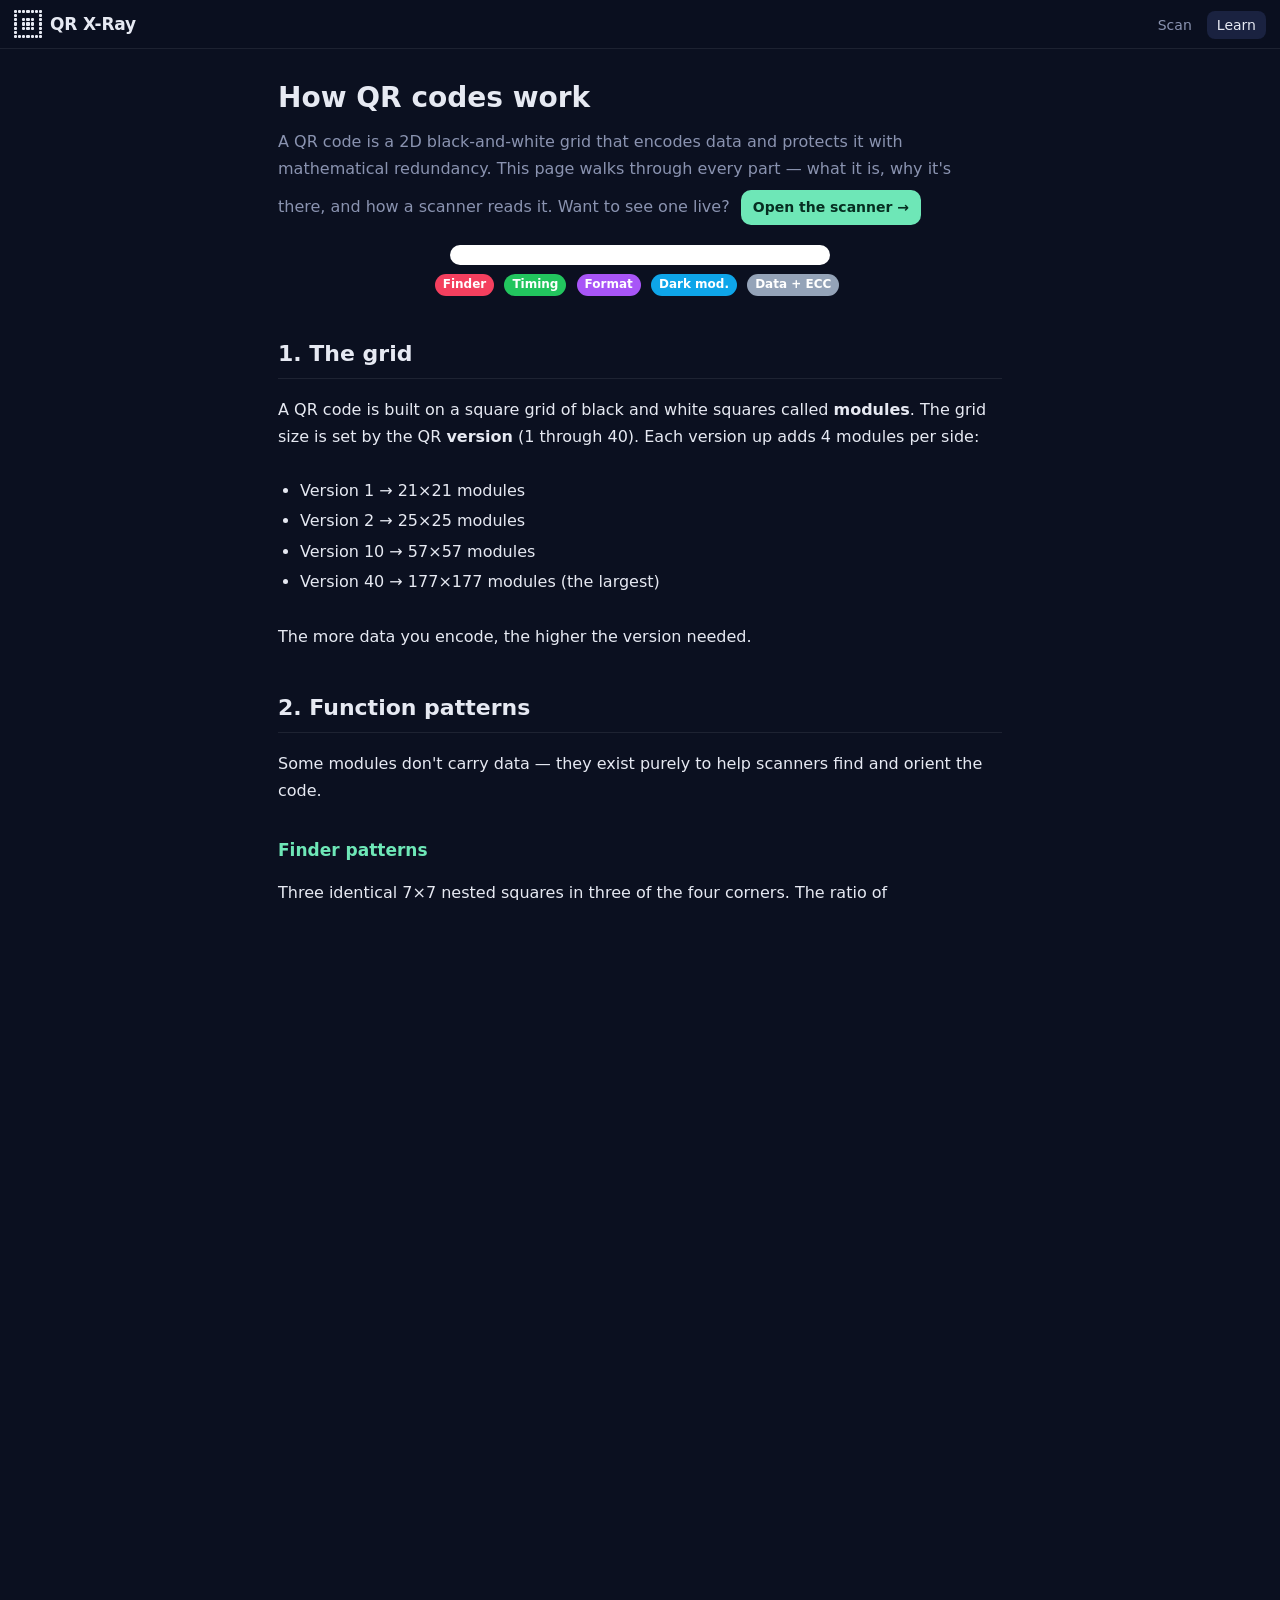
==== learn.html @ 0c186725 "Initial commit — QR X-Ray live anatomy visualizer with PWA support - Live camera scanning via jsQR w" ====
<!DOCTYPE html>
<html lang="en">
<head>
  <meta charset="UTF-8" />
  <meta name="viewport" content="width=device-width, initial-scale=1, viewport-fit=cover" />
  <meta name="theme-color" content="#0b1020" />
  <title>How QR codes work — QR X-Ray</title>
  <link rel="manifest" href="manifest.webmanifest" />
  <link rel="icon" href="icons/icon.svg" type="image/svg+xml" />
  <link rel="stylesheet" href="css/styles.css" />
</head>
<body>
  <header>
    <a href="index.html" class="brand" style="text-decoration:none; color:inherit;">
      <span class="logo" aria-hidden="true">
        <span></span><span></span><span></span><span></span><span></span><span></span><span></span>
        <span></span><span class="off"></span><span class="off"></span><span class="off"></span><span class="off"></span><span class="off"></span><span></span>
        <span></span><span class="off"></span><span></span><span></span><span></span><span class="off"></span><span></span>
        <span></span><span class="off"></span><span></span><span></span><span></span><span class="off"></span><span></span>
        <span></span><span class="off"></span><span></span><span></span><span></span><span class="off"></span><span></span>
        <span></span><span class="off"></span><span class="off"></span><span class="off"></span><span class="off"></span><span class="off"></span><span></span>
        <span></span><span></span><span></span><span></span><span></span><span></span><span></span>
      </span>
      QR X-Ray
    </a>
    <nav>
      <a href="index.html">Scan</a>
      <a href="learn.html" class="active">Learn</a>
    </nav>
  </header>

  <main class="learn-wrap">
    <h1>How QR codes work</h1>
    <p class="short" style="color:var(--muted); font-size:16px; margin-top: 0;">
      A QR code is a 2D black-and-white grid that encodes data and protects it with mathematical redundancy.
      This page walks through every part — what it is, why it's there, and how a scanner reads it. Want to see one live?
      <a href="index.html" class="cta" style="margin-left:6px; padding:6px 12px; font-size:14px;">Open the scanner →</a>
    </p>

    <svg class="qr-diagram" viewBox="0 0 21 21" xmlns="http://www.w3.org/2000/svg" aria-label="Anatomy of a QR code">
      <!-- Background -->
      <rect width="21" height="21" fill="white"/>

      <!-- TL finder pattern -->
      <g fill="#f43f5e" opacity="0.6"><rect x="0" y="0" width="7" height="7"/></g>
      <g fill="white"><rect x="1" y="1" width="5" height="5"/></g>
      <g fill="#f43f5e" opacity="0.85"><rect x="2" y="2" width="3" height="3"/></g>
      <!-- TR finder -->
      <g fill="#f43f5e" opacity="0.6"><rect x="14" y="0" width="7" height="7"/></g>
      <g fill="white"><rect x="15" y="1" width="5" height="5"/></g>
      <g fill="#f43f5e" opacity="0.85"><rect x="16" y="2" width="3" height="3"/></g>
      <!-- BL finder -->
      <g fill="#f43f5e" opacity="0.6"><rect x="0" y="14" width="7" height="7"/></g>
      <g fill="white"><rect x="1" y="15" width="5" height="5"/></g>
      <g fill="#f43f5e" opacity="0.85"><rect x="2" y="16" width="3" height="3"/></g>

      <!-- Timing patterns -->
      <g fill="#22c55e">
        <rect x="8" y="6" width="1" height="1"/><rect x="10" y="6" width="1" height="1"/><rect x="12" y="6" width="1" height="1"/>
        <rect x="6" y="8" width="1" height="1"/><rect x="6" y="10" width="1" height="1"/><rect x="6" y="12" width="1" height="1"/>
      </g>

      <!-- Format info (purple cells) -->
      <g fill="#a855f7" opacity="0.65">
        <rect x="0" y="8" width="6" height="1"/>
        <rect x="7" y="8" width="2" height="1"/>
        <rect x="8" y="0" width="1" height="6"/>
        <rect x="8" y="7" width="1" height="1"/>
        <rect x="13" y="8" width="8" height="1"/>
        <rect x="8" y="13" width="1" height="8"/>
      </g>

      <!-- Dark module -->
      <rect x="8" y="13" width="1" height="1" fill="#0ea5e9"/>

      <!-- Data fill (sparse, illustrative) -->
      <g fill="#94a3b8" opacity="0.45">
        <rect x="9" y="9" width="4" height="4"/>
        <rect x="9" y="14" width="4" height="4"/>
        <rect x="14" y="9" width="4" height="4"/>
        <rect x="14" y="14" width="4" height="4"/>
        <rect x="14" y="19" width="4" height="2"/>
      </g>
    </svg>
    <p style="text-align:center; color:var(--muted); font-size:13px; margin-top:-4px;">
      <span class="tag" style="background:#f43f5e;color:white">Finder</span>
      <span class="tag" style="background:#22c55e;color:white">Timing</span>
      <span class="tag" style="background:#a855f7;color:white">Format</span>
      <span class="tag" style="background:#0ea5e9;color:white">Dark mod.</span>
      <span class="tag" style="background:#94a3b8;color:white">Data + ECC</span>
    </p>

    <h2>1. The grid</h2>
    <p>
      A QR code is built on a square grid of black and white squares called <strong>modules</strong>. The grid size is set
      by the QR <strong>version</strong> (1 through 40). Each version up adds 4 modules per side:
    </p>
    <ul>
      <li>Version 1 → 21×21 modules</li>
      <li>Version 2 → 25×25 modules</li>
      <li>Version 10 → 57×57 modules</li>
      <li>Version 40 → 177×177 modules (the largest)</li>
    </ul>
    <p>The more data you encode, the higher the version needed.</p>

    <h2>2. Function patterns</h2>
    <p>Some modules don't carry data — they exist purely to help scanners find and orient the code.</p>

    <h3>Finder patterns</h3>
    <p>
      Three identical 7×7 nested squares in three of the four corners. The ratio of dark:light:dark:light:dark widths through
      any line through the center is always <code>1:1:3:1:1</code>. This pattern is mathematically distinctive — even at angles
      and partial occlusion, scanners can detect it reliably.
    </p>
    <p>Three corners, not four — the missing fourth corner tells the scanner which way is up.</p>

    <h3>Separators</h3>
    <p>
      A 1-module-wide white border on the inside edges of each finder pattern. Without these, dark data modules
      next to the finder could fool the ratio detector.
    </p>

    <h3>Timing patterns</h3>
    <p>
      Two strips of alternating dark/light modules running across row 6 and column 6 (between the finder patterns).
      The scanner uses them as a ruler — counting the alternations tells it how many modules wide the code is, which
      tells it the version. The timing pattern also anchors the grid when the image is warped or photographed at an angle.
    </p>

    <h3>Alignment patterns</h3>
    <p>
      Starting at version 2, smaller 5×5 nested squares appear at predictable positions. Their job is to correct for
      <strong>local distortion</strong> — when the QR is photographed at an angle, printed on a curved surface, or warped
      by the camera lens. With multiple alignment patterns, the scanner can compute a non-linear correction map.
    </p>
    <p>Bigger QR codes need more alignment patterns:</p>
    <ul>
      <li>V1: zero alignment patterns</li>
      <li>V2–V6: one alignment pattern</li>
      <li>V7–V13: six alignment patterns</li>
      <li>V40: 46 alignment patterns</li>
    </ul>

    <h2>3. Format information</h2>
    <p>
      Two copies of 15 bits encoding two facts the scanner <em>must</em> know before reading anything else:
    </p>
    <ol>
      <li>The <strong>error correction level</strong> (L, M, Q, or H)</li>
      <li>The <strong>mask pattern</strong> used (0 through 7)</li>
    </ol>
    <p>
      Why two copies? So that even if part of the format strip is damaged, the scanner can still recover it. The 15 bits are
      BCH-encoded (10 bits of redundancy on 5 bits of real info) and XORed with <code>0x5412</code> to avoid an all-zero pattern,
      which would be visually ambiguous.
    </p>

    <h3>Error correction levels</h3>
    <p>QR codes use <strong>Reed-Solomon error correction</strong>. You pick a level when you generate the code:</p>
    <ul>
      <li><strong>L</strong> — recovers ~7% damaged codewords. Smallest QR, least durable.</li>
      <li><strong>M</strong> — ~15% recovery. Common default.</li>
      <li><strong>Q</strong> — ~25% recovery.</li>
      <li><strong>H</strong> — ~30% recovery. Largest QR, most durable. Lets you cover ~30% of the code with a logo and still scan.</li>
    </ul>

    <h3>Mask patterns</h3>
    <p>
      After the data + error correction modules are placed, one of eight mask patterns is XORed onto them.
      The goal: avoid large runs of dark or light modules, avoid accidentally forming finder-pattern-like ratios in the data,
      and balance overall darkness. A QR generator tries all 8 masks, scores them with a penalty function, and picks the best.
    </p>
    <p>The 8 masks (a module at row, col is flipped when the formula is true):</p>
    <ul>
      <li>Mask 0: <code>(row + col) mod 2 == 0</code></li>
      <li>Mask 1: <code>row mod 2 == 0</code></li>
      <li>Mask 2: <code>col mod 3 == 0</code></li>
      <li>Mask 3: <code>(row + col) mod 3 == 0</code></li>
      <li>Mask 4: <code>(⌊row/2⌋ + ⌊col/3⌋) mod 2 == 0</code></li>
      <li>Mask 5: <code>(row · col) mod 2 + (row · col) mod 3 == 0</code></li>
      <li>Mask 6: <code>((row · col) mod 2 + (row · col) mod 3) mod 2 == 0</code></li>
      <li>Mask 7: <code>((row + col) mod 2 + (row · col) mod 3) mod 2 == 0</code></li>
    </ul>

    <h2>4. Version information (V7+)</h2>
    <p>
      Versions 1–6 are recognizable by counting modules along the timing pattern. Versions 7 and above also include an
      explicit version block — two 6×3 patches, one near the top-right finder, one near the bottom-left. Each carries 18 bits
      (6 bits of version number + 12 bits of BCH redundancy).
    </p>

    <h2>5. The dark module</h2>
    <p>
      A single module that's always dark, regardless of content. Located at row <code>(4 × version + 9)</code>, column <code>8</code>.
      It's just above the bottom-left finder pattern's separator. The spec quirkily requires it; treat it as a sanity-check
      landmark.
    </p>

    <h2>6. Data + error correction</h2>
    <p>
      Everything else — every module that isn't a finder, separator, timing, alignment, format, version, or dark module —
      is either a <strong>data codeword</strong> or an <strong>error-correction codeword</strong>.
    </p>

    <h3>Placement order</h3>
    <p>
      Codewords are placed starting from the <strong>bottom-right corner</strong>, working up and down in 2-column-wide
      vertical channels, snaking back and forth, skipping over function patterns. Inside each 2-column channel, bits are
      placed right-bit-first, then left-bit, then up to the next row.
    </p>

    <h3>Encoding modes</h3>
    <p>The 4-bit mode indicator at the start of the data tells the scanner how to interpret the bits that follow:</p>
    <ul>
      <li><strong>Numeric</strong> (digits 0–9) — 10 bits per 3 digits. Most compact.</li>
      <li><strong>Alphanumeric</strong> (0–9, A–Z, space, <code>$%*+-./:</code>) — 11 bits per 2 characters.</li>
      <li><strong>Byte</strong> (arbitrary bytes, usually ISO-8859-1 or UTF-8) — 8 bits per byte. Used for URLs, anything non-ASCII.</li>
      <li><strong>Kanji</strong> (Shift-JIS Japanese) — 13 bits per character.</li>
    </ul>
    <p>A single QR code can mix multiple modes — switching with a new 4-bit mode indicator and length count any time.</p>

    <h3>Reed-Solomon error correction</h3>
    <p>
      The data codewords are followed by Reed-Solomon parity codewords. RS works over the Galois field GF(2^8), treating
      each byte as an element. The number of parity bytes depends on the error correction level. RS can correct any
      combination of <em>e</em> errors and <em>s</em> erasures (known-missing bytes) such that <code>2e + s ≤ number of
      parity bytes</code>.
    </p>
    <p>
      For larger QR codes, the codewords are split into multiple <strong>blocks</strong>, each with its own parity. This
      prevents a single concentrated smudge from wiping out enough data in one block to be unrecoverable — the damage
      spreads across blocks, each of which can heal independently.
    </p>

    <h2>7. The quiet zone</h2>
    <p>
      The specification calls for a 4-module-wide white margin around the code. This isn't decoration — many scanners
      fail or struggle without it. If you're designing a QR code into print or a UI, leave the margin.
    </p>

    <h2>The decoding sequence in order</h2>
    <ol>
      <li>Find three finder patterns by scanning rows/columns for the 1:1:3:1:1 ratio.</li>
      <li>Determine rough orientation from the three positions.</li>
      <li>Count modules along the timing pattern → determine version (or read version info for V7+).</li>
      <li>Locate alignment patterns; compute a corrective grid sampling map.</li>
      <li>Read each format-info copy; majority vote or BCH-correct to get EC level + mask.</li>
      <li>XOR the mask off the data + ECC modules.</li>
      <li>Read codewords in the standard zigzag order.</li>
      <li>De-interleave codeword blocks; run Reed-Solomon correction on each.</li>
      <li>Parse the bitstream: mode → length → content → optional more modes → terminator.</li>
    </ol>

    <h2>Try it</h2>
    <p>
      <a href="index.html" class="cta">Scan a QR code → see every section live</a>
    </p>

    <h2>Further reading</h2>
    <ul>
      <li>ISO/IEC 18004 — the official QR Code 2005 specification (the bible).</li>
      <li><a href="https://www.thonky.com/qr-code-tutorial/" target="_blank" rel="noopener">Thonky's QR Code Tutorial</a> — beautifully detailed end-to-end walkthrough.</li>
      <li><a href="https://www.nayuki.io/page/creating-a-qr-code-step-by-step" target="_blank" rel="noopener">Nayuki's interactive QR builder</a> — adjustable step-by-step encoder.</li>
    </ul>
  </main>

  <script>
    if ('serviceWorker' in navigator) {
      navigator.serviceWorker.register('./sw.js').catch(() => {});
    }
  </script>
</body>
</html>
---- css/styles.css ----
:root {
  --bg: #0b1020;
  --bg-elev: #131a2e;
  --surface: #1a2240;
  --text: #e6e9f2;
  --muted: #8a93b0;
  --accent: #6ee7b7;
  --accent-2: #60a5fa;
  --border: rgba(255, 255, 255, 0.08);
  --shadow: 0 12px 40px rgba(0, 0, 0, 0.5);

  --c-finder: #f43f5e;
  --c-separator: #fbbf24;
  --c-timing: #22c55e;
  --c-alignment: #3b82f6;
  --c-format: #a855f7;
  --c-version: #ec4899;
  --c-dark: #0ea5e9;
  --c-data: #94a3b8;
}

* { box-sizing: border-box; }

html, body {
  margin: 0;
  padding: 0;
  background: var(--bg);
  color: var(--text);
  font-family: -apple-system, BlinkMacSystemFont, "Segoe UI", system-ui, sans-serif;
  -webkit-font-smoothing: antialiased;
  height: 100%;
  overflow-x: hidden;
  overscroll-behavior-y: contain;
}

body { min-height: 100vh; min-height: 100dvh; display: flex; flex-direction: column; }

header {
  padding: max(10px, env(safe-area-inset-top)) 14px 10px;
  display: flex;
  align-items: center;
  justify-content: space-between;
  gap: 8px;
  border-bottom: 1px solid var(--border);
  background: rgba(11, 16, 32, 0.85);
  backdrop-filter: blur(10px);
  position: sticky;
  top: 0;
  z-index: 10;
}
header .brand {
  display: flex;
  align-items: center;
  gap: 8px;
  font-weight: 700;
  font-size: 17px;
  letter-spacing: -0.01em;
}
header .brand .logo {
  width: 28px; height: 28px;
  display: grid;
  grid-template: repeat(7, 1fr) / repeat(7, 1fr);
  gap: 1px;
}
header .brand .logo span { background: var(--text); border-radius: 1px; }
header .brand .logo span.off { background: transparent; }
header nav a {
  color: var(--muted);
  text-decoration: none;
  font-size: 14px;
  padding: 6px 10px;
  border-radius: 8px;
}
header nav a:hover, header nav a.active { color: var(--text); background: var(--surface); }

main {
  flex: 1;
  display: flex;
  flex-direction: column;
  min-height: 0;
}

.viewport {
  position: relative;
  flex: 1;
  min-height: 0;
  background: #000;
  overflow: hidden;
  display: flex;
  align-items: center;
  justify-content: center;
}
#video, #capture, #overlay {
  display: block;
  width: 100%;
  height: 100%;
  object-fit: contain;
}
#capture, #overlay {
  position: absolute;
  inset: 0;
  display: none;
}
#overlay { pointer-events: auto; cursor: pointer; }

#status {
  position: absolute;
  top: 12px;
  left: 50%;
  transform: translateX(-50%);
  background: rgba(11, 16, 32, 0.88);
  color: var(--text);
  font-size: 13px;
  padding: 8px 14px;
  border-radius: 999px;
  border: 1px solid var(--border);
  z-index: 5;
  text-align: center;
  max-width: calc(100% - 24px);
}

.viewport .reticle {
  position: absolute;
  width: min(70vmin, 360px);
  height: min(70vmin, 360px);
  border: 2px solid rgba(110, 231, 183, 0.6);
  border-radius: 18px;
  pointer-events: none;
}
.viewport .reticle::before, .viewport .reticle::after,
.viewport .reticle > span, .viewport .reticle > span::before {
  content: ""; position: absolute; width: 22px; height: 22px;
  border: 3px solid var(--accent);
}
.viewport .reticle::before { top: -3px; left: -3px; border-right: none; border-bottom: none; border-radius: 6px 0 0 0; }
.viewport .reticle::after  { top: -3px; right: -3px; border-left: none; border-bottom: none; border-radius: 0 6px 0 0; }
.viewport .reticle > span  { bottom: -3px; left: -3px;  border-right: none; border-top: none; border-radius: 0 0 0 6px; }
.viewport .reticle > span::before { bottom: -3px; right: -3px; border-left: none; border-top: none; border-radius: 0 0 6px 0; left: auto; top: auto; }

.controls {
  display: flex;
  align-items: center;
  gap: 10px;
  padding: 10px 14px max(14px, env(safe-area-inset-bottom));
  background: var(--bg-elev);
  border-top: 1px solid var(--border);
}
.btn {
  border: 1px solid var(--border);
  background: var(--surface);
  color: var(--text);
  padding: 10px 14px;
  border-radius: 10px;
  font-size: 14px;
  font-weight: 600;
  cursor: pointer;
  display: inline-flex;
  align-items: center;
  gap: 8px;
  -webkit-tap-highlight-color: transparent;
}
.btn:hover { background: #232c52; }
.btn.primary { background: var(--accent); color: #062e21; border-color: transparent; }
.btn.primary:hover { background: #86efac; }
.btn.ghost { background: transparent; }
.btn[hidden] { display: none; }
.spacer { flex: 1; }
.link { background: none; border: none; color: var(--accent-2); text-decoration: underline; cursor: pointer; font: inherit; }

#summary {
  background: var(--bg-elev);
  border-top: 1px solid var(--border);
  padding: 14px 14px 12px;
  display: grid;
  gap: 10px;
  font-size: 14px;
}
#summary[hidden] { display: none; }
.summary-row {
  display: grid;
  grid-template-columns: 110px 1fr;
  gap: 12px;
  align-items: start;
}
.summary-label { color: var(--muted); font-size: 12px; text-transform: uppercase; letter-spacing: 0.05em; padding-top: 2px; }
.summary-val { word-break: break-word; }
.summary-val .kind { display: inline-block; font-weight: 700; margin-right: 8px; }
.summary-val .hint { color: var(--muted); font-size: 12px; margin-top: 3px; }
.summary-val a { color: var(--accent-2); }
.mono { font-family: ui-monospace, SFMono-Regular, Menlo, monospace; font-size: 13px; }
.badge {
  display: inline-block;
  background: var(--surface);
  border: 1px solid var(--border);
  padding: 2px 8px;
  border-radius: 999px;
  font-size: 12px;
  margin-right: 6px;
  text-transform: capitalize;
}

#legend {
  position: absolute;
  right: 12px;
  bottom: 12px;
  background: rgba(11, 16, 32, 0.92);
  border: 1px solid var(--border);
  border-radius: 12px;
  padding: 8px 10px;
  display: none;
  flex-direction: column;
  gap: 5px;
  font-size: 12px;
  z-index: 6;
  max-width: 240px;
}
#legend.open { display: flex; }
.legend-item { display: flex; align-items: center; gap: 8px; }
.legend-swatch { width: 14px; height: 14px; border-radius: 3px; flex-shrink: 0; }
#legend-btn {
  position: absolute;
  right: 12px;
  bottom: 12px;
  z-index: 5;
  background: rgba(11, 16, 32, 0.88);
  border: 1px solid var(--border);
  color: var(--text);
  padding: 8px 12px;
  border-radius: 999px;
  font-size: 12px;
  cursor: pointer;
}
#legend.open ~ #legend-btn,
#legend.open + #legend-btn { display: none; }

/* Bottom sheet */
.sheet {
  position: fixed;
  inset: auto 0 0 0;
  background: var(--bg-elev);
  border-top: 1px solid var(--border);
  border-radius: 18px 18px 0 0;
  box-shadow: var(--shadow);
  transform: translateY(100%);
  transition: transform 0.28s cubic-bezier(0.2, 0.8, 0.2, 1);
  padding: 14px 16px max(20px, env(safe-area-inset-bottom));
  z-index: 100;
  max-height: 75vh;
  overflow-y: auto;
}
.sheet.open { transform: translateY(0); }
.sheet-grab {
  width: 44px;
  height: 4px;
  background: rgba(255, 255, 255, 0.2);
  border-radius: 4px;
  margin: 0 auto 12px;
}
.sheet h2 { margin: 0 0 6px; font-size: 19px; }
.sheet .short { color: var(--muted); margin: 0 0 12px; font-size: 14px; }
.sheet .body { white-space: pre-wrap; line-height: 1.55; font-size: 14.5px; margin: 0 0 12px; }
.sheet-close {
  position: absolute;
  top: 10px;
  right: 12px;
  background: transparent;
  border: none;
  color: var(--muted);
  font-size: 24px;
  line-height: 1;
  cursor: pointer;
  padding: 4px 10px;
}

/* Learn page */
.learn-wrap {
  padding: 18px 18px 60px;
  max-width: 760px;
  margin: 0 auto;
  line-height: 1.65;
  font-size: 16px;
}
.learn-wrap h1 { font-size: 28px; margin: 8px 0 8px; }
.learn-wrap h2 { font-size: 22px; margin: 32px 0 10px; padding-bottom: 6px; border-bottom: 1px solid var(--border); }
.learn-wrap h3 { font-size: 17px; margin: 24px 0 8px; color: var(--accent); }
.learn-wrap p { margin: 8px 0; }
.learn-wrap code, .learn-wrap kbd {
  font-family: ui-monospace, SFMono-Regular, Menlo, monospace;
  background: var(--surface);
  padding: 2px 6px;
  border-radius: 4px;
  font-size: 0.92em;
}
.learn-wrap ul, .learn-wrap ol { padding-left: 22px; }
.learn-wrap li { margin: 4px 0; }
.learn-wrap .tag {
  display: inline-block;
  padding: 1px 8px;
  border-radius: 999px;
  font-size: 12px;
  font-weight: 700;
  margin-right: 6px;
}
.qr-diagram {
  width: 100%;
  max-width: 380px;
  display: block;
  margin: 12px auto;
  background: white;
  border-radius: 10px;
  padding: 10px;
}
.cta {
  display: inline-block;
  background: var(--accent);
  color: #062e21;
  padding: 10px 16px;
  border-radius: 10px;
  font-weight: 700;
  text-decoration: none;
  margin-top: 8px;
}

@media (max-width: 480px) {
  .summary-row { grid-template-columns: 90px 1fr; gap: 8px; }
  .learn-wrap { padding: 14px 14px 60px; font-size: 15.5px; }
}
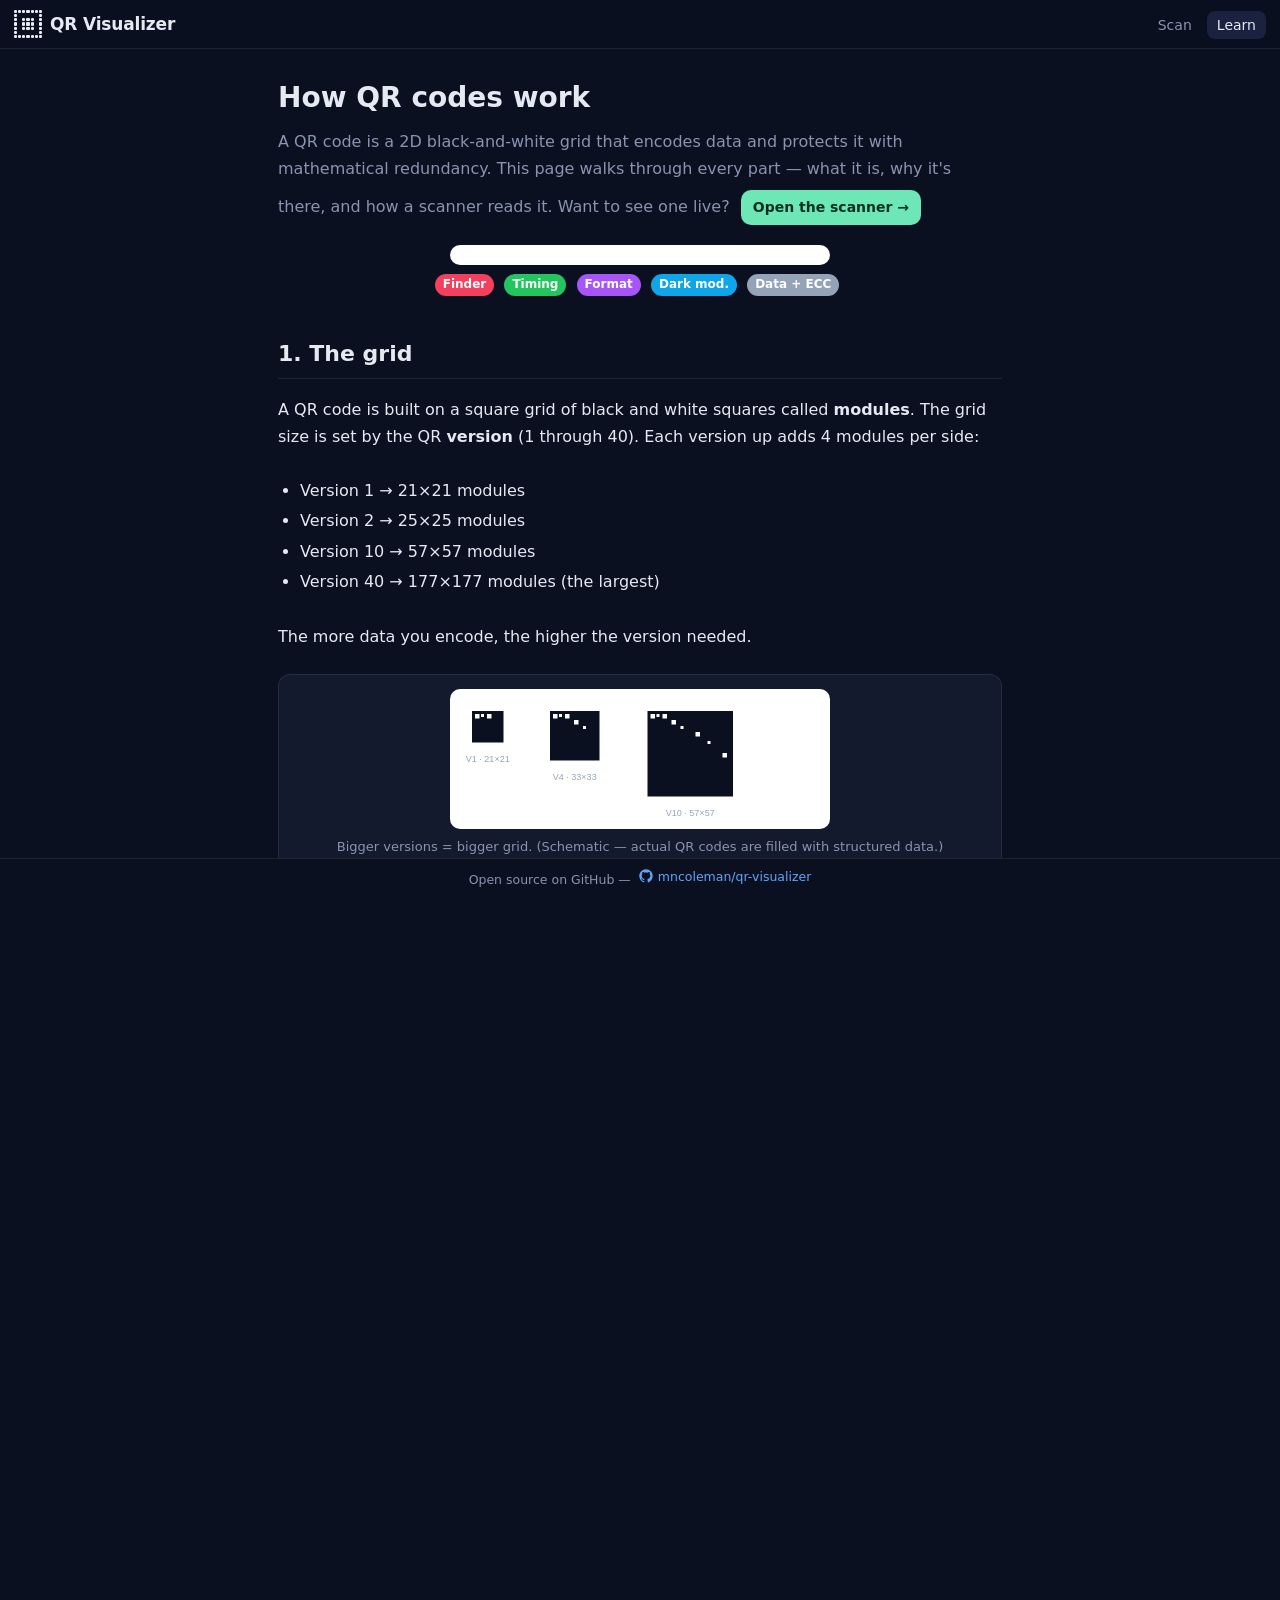
==== commit 8938a317: "Live overlay, read-path toggle, learn-page illustrations, rebrand to QR Visualizer - Rename product " ====
--- a/learn.html
+++ b/learn.html
@@ -4,7 +4,7 @@
   <meta charset="UTF-8" />
   <meta name="viewport" content="width=device-width, initial-scale=1, viewport-fit=cover" />
   <meta name="theme-color" content="#0b1020" />
-  <title>How QR codes work — QR X-Ray</title>
+  <title>How QR codes work — QR Visualizer</title>
   <link rel="manifest" href="manifest.webmanifest" />
   <link rel="icon" href="icons/icon.svg" type="image/svg+xml" />
   <link rel="stylesheet" href="css/styles.css" />
@@ -21,7 +21,7 @@
         <span></span><span class="off"></span><span class="off"></span><span class="off"></span><span class="off"></span><span class="off"></span><span></span>
         <span></span><span></span><span></span><span></span><span></span><span></span><span></span>
       </span>
-      QR X-Ray
+      QR Visualizer
     </a>
     <nav>
       <a href="index.html">Scan</a>
@@ -103,6 +103,27 @@
     </ul>
     <p>The more data you encode, the higher the version needed.</p>
 
+    <figure class="fig">
+      <svg class="qr-diagram" viewBox="0 0 240 80" xmlns="http://www.w3.org/2000/svg" aria-label="QR versions get larger as they hold more data">
+        <g transform="translate(8,8)">
+          <rect width="21" height="21" fill="#0b1020"/>
+          <g fill="white"><rect x="2" y="2" width="3" height="3"/><rect x="6" y="2" width="2" height="2"/><rect x="10" y="2" width="3" height="3"/></g>
+          <text x="10.5" y="34" text-anchor="middle" fill="#94a3b8" font-size="6" font-family="sans-serif">V1 · 21×21</text>
+        </g>
+        <g transform="translate(60,8)">
+          <rect width="33" height="33" fill="#0b1020"/>
+          <g fill="white"><rect x="2" y="2" width="3" height="3"/><rect x="6" y="2" width="2" height="2"/><rect x="10" y="2" width="3" height="3"/><rect x="16" y="6" width="3" height="3"/><rect x="22" y="10" width="2" height="2"/></g>
+          <text x="16.5" y="46" text-anchor="middle" fill="#94a3b8" font-size="6" font-family="sans-serif">V4 · 33×33</text>
+        </g>
+        <g transform="translate(125,8)">
+          <rect width="57" height="57" fill="#0b1020"/>
+          <g fill="white"><rect x="2" y="2" width="3" height="3"/><rect x="6" y="2" width="2" height="2"/><rect x="10" y="2" width="3" height="3"/><rect x="16" y="6" width="3" height="3"/><rect x="22" y="10" width="2" height="2"/><rect x="32" y="14" width="3" height="3"/><rect x="40" y="20" width="2" height="2"/><rect x="50" y="28" width="3" height="3"/></g>
+          <text x="28.5" y="70" text-anchor="middle" fill="#94a3b8" font-size="6" font-family="sans-serif">V10 · 57×57</text>
+        </g>
+      </svg>
+      <figcaption>Bigger versions = bigger grid. (Schematic — actual QR codes are filled with structured data.)</figcaption>
+    </figure>
+
     <h2>2. Function patterns</h2>
     <p>Some modules don't carry data — they exist purely to help scanners find and orient the code.</p>
 
@@ -112,6 +133,36 @@
       any line through the center is always <code>1:1:3:1:1</code>. This pattern is mathematically distinctive — even at angles
       and partial occlusion, scanners can detect it reliably.
     </p>
+
+    <figure class="fig">
+      <svg class="qr-diagram" viewBox="0 0 200 110" xmlns="http://www.w3.org/2000/svg" aria-label="Finder pattern ratio 1:1:3:1:1">
+        <!-- 7x7 finder pattern -->
+        <g transform="translate(10,10)">
+          <rect width="70" height="70" fill="#0b1020"/>
+          <rect x="10" y="10" width="50" height="50" fill="white"/>
+          <rect x="20" y="20" width="30" height="30" fill="#0b1020"/>
+        </g>
+        <!-- Scan line through center -->
+        <line x1="0" y1="45" x2="200" y2="45" stroke="#f43f5e" stroke-width="0.6" stroke-dasharray="3 2"/>
+        <!-- Ratio segments labeled -->
+        <g font-family="ui-monospace, monospace" font-size="6" fill="#0b1020">
+          <rect x="100" y="35" width="10" height="20" fill="#0b1020"/>
+          <rect x="110" y="35" width="10" height="20" fill="white" stroke="#94a3b8" stroke-width="0.4"/>
+          <rect x="120" y="35" width="30" height="20" fill="#0b1020"/>
+          <rect x="150" y="35" width="10" height="20" fill="white" stroke="#94a3b8" stroke-width="0.4"/>
+          <rect x="160" y="35" width="10" height="20" fill="#0b1020"/>
+          <text x="105" y="68" text-anchor="middle" fill="#0b1020">1</text>
+          <text x="115" y="68" text-anchor="middle" fill="#0b1020">1</text>
+          <text x="135" y="68" text-anchor="middle" fill="#0b1020">3</text>
+          <text x="155" y="68" text-anchor="middle" fill="#0b1020">1</text>
+          <text x="165" y="68" text-anchor="middle" fill="#0b1020">1</text>
+          <text x="135" y="80" text-anchor="middle" fill="#f43f5e" font-weight="bold">1 : 1 : 3 : 1 : 1</text>
+          <text x="135" y="92" text-anchor="middle" fill="#0b1020">dark : light : dark : light : dark</text>
+        </g>
+      </svg>
+      <figcaption>Any horizontal, vertical, or even diagonal line through a finder pattern hits modules in this exact ratio. Scanners specifically look for this signature.</figcaption>
+    </figure>
+
     <p>Three corners, not four — the missing fourth corner tells the scanner which way is up.</p>
 
     <h3>Separators</h3>
@@ -126,6 +177,45 @@
       The scanner uses them as a ruler — counting the alternations tells it how many modules wide the code is, which
       tells it the version. The timing pattern also anchors the grid when the image is warped or photographed at an angle.
     </p>
+
+    <figure class="fig">
+      <svg class="qr-diagram" viewBox="0 0 210 80" xmlns="http://www.w3.org/2000/svg" aria-label="Timing pattern is an alternating black/white strip">
+        <g transform="translate(5,30)">
+          <!-- Strip with alternating modules -->
+          <g>
+            <rect x="0"  y="0" width="10" height="10" fill="#0b1020"/>
+            <rect x="10" y="0" width="10" height="10" fill="white" stroke="#94a3b8" stroke-width="0.3"/>
+            <rect x="20" y="0" width="10" height="10" fill="#0b1020"/>
+            <rect x="30" y="0" width="10" height="10" fill="white" stroke="#94a3b8" stroke-width="0.3"/>
+            <rect x="40" y="0" width="10" height="10" fill="#0b1020"/>
+            <rect x="50" y="0" width="10" height="10" fill="white" stroke="#94a3b8" stroke-width="0.3"/>
+            <rect x="60" y="0" width="10" height="10" fill="#0b1020"/>
+            <rect x="70" y="0" width="10" height="10" fill="white" stroke="#94a3b8" stroke-width="0.3"/>
+            <rect x="80" y="0" width="10" height="10" fill="#0b1020"/>
+            <rect x="90" y="0" width="10" height="10" fill="white" stroke="#94a3b8" stroke-width="0.3"/>
+            <rect x="100" y="0" width="10" height="10" fill="#0b1020"/>
+            <rect x="110" y="0" width="10" height="10" fill="white" stroke="#94a3b8" stroke-width="0.3"/>
+            <rect x="120" y="0" width="10" height="10" fill="#0b1020"/>
+            <rect x="130" y="0" width="10" height="10" fill="white" stroke="#94a3b8" stroke-width="0.3"/>
+            <rect x="140" y="0" width="10" height="10" fill="#0b1020"/>
+            <rect x="150" y="0" width="10" height="10" fill="white" stroke="#94a3b8" stroke-width="0.3"/>
+            <rect x="160" y="0" width="10" height="10" fill="#0b1020"/>
+            <rect x="170" y="0" width="10" height="10" fill="white" stroke="#94a3b8" stroke-width="0.3"/>
+            <rect x="180" y="0" width="10" height="10" fill="#0b1020"/>
+            <rect x="190" y="0" width="10" height="10" fill="white" stroke="#94a3b8" stroke-width="0.3"/>
+          </g>
+          <!-- Tick marks above -->
+          <g stroke="#22c55e" stroke-width="0.5" font-family="ui-monospace, monospace" font-size="5" fill="#22c55e">
+            <line x1="5" y1="-5" x2="5" y2="-1"/><text x="5" y="-8" text-anchor="middle">1</text>
+            <line x1="55" y1="-5" x2="55" y2="-1"/><text x="55" y="-8" text-anchor="middle">6</text>
+            <line x1="105" y1="-5" x2="105" y2="-1"/><text x="105" y="-8" text-anchor="middle">11</text>
+            <line x1="155" y1="-5" x2="155" y2="-1"/><text x="155" y="-8" text-anchor="middle">16</text>
+          </g>
+          <text x="100" y="30" text-anchor="middle" fill="#0b1020" font-family="sans-serif" font-size="6">count alternations → know the version</text>
+        </g>
+      </svg>
+      <figcaption>Strictly alternating modules act as a coordinate ruler. If a scanner can find both timing patterns, it can map every module in the QR.</figcaption>
+    </figure>
 
     <h3>Alignment patterns</h3>
     <p>
@@ -170,6 +260,74 @@
       The goal: avoid large runs of dark or light modules, avoid accidentally forming finder-pattern-like ratios in the data,
       and balance overall darkness. A QR generator tries all 8 masks, scores them with a penalty function, and picks the best.
     </p>
+
+    <figure class="fig">
+      <svg class="qr-diagram" viewBox="0 0 260 130" xmlns="http://www.w3.org/2000/svg" aria-label="The 8 QR mask patterns">
+        <!-- Render 8 16x16 mask previews -->
+        <g font-family="ui-monospace, monospace" font-size="7" fill="#0b1020">
+          <script/>
+        </g>
+        <!-- We'll just hand-author 8 little patches -->
+        <g id="masks"></g>
+      </svg>
+      <figcaption>Each of the 8 mask patterns produces a distinct repeating texture. The encoder picks whichever produces the lowest "penalty score" after applying it.</figcaption>
+    </figure>
+    <script>
+      // Render the 8 mask patterns inline so they're driven by the actual formulas.
+      (function () {
+        const formulas = [
+          (r, c) => (r + c) % 2 === 0,
+          (r) => r % 2 === 0,
+          (r, c) => c % 3 === 0,
+          (r, c) => (r + c) % 3 === 0,
+          (r, c) => (Math.floor(r / 2) + Math.floor(c / 3)) % 2 === 0,
+          (r, c) => ((r * c) % 2 + (r * c) % 3) === 0,
+          (r, c) => (((r * c) % 2 + (r * c) % 3) % 2) === 0,
+          (r, c) => (((r + c) % 2 + (r * c) % 3) % 2) === 0,
+        ];
+        const svgNS = 'http://www.w3.org/2000/svg';
+        const root = document.getElementById('masks');
+        if (!root) return;
+        const N = 12; // module count per side
+        const cell = 4;
+        for (let m = 0; m < 8; m++) {
+          const col = m % 4;
+          const row = Math.floor(m / 4);
+          const ox = 4 + col * 64;
+          const oy = 4 + row * 62;
+          const g = document.createElementNS(svgNS, 'g');
+          g.setAttribute('transform', `translate(${ox} ${oy})`);
+          const bg = document.createElementNS(svgNS, 'rect');
+          bg.setAttribute('width', String(N * cell));
+          bg.setAttribute('height', String(N * cell));
+          bg.setAttribute('fill', 'white');
+          g.appendChild(bg);
+          for (let r = 0; r < N; r++) {
+            for (let c = 0; c < N; c++) {
+              if (formulas[m](r, c)) {
+                const rect = document.createElementNS(svgNS, 'rect');
+                rect.setAttribute('x', String(c * cell));
+                rect.setAttribute('y', String(r * cell));
+                rect.setAttribute('width', String(cell));
+                rect.setAttribute('height', String(cell));
+                rect.setAttribute('fill', '#0b1020');
+                g.appendChild(rect);
+              }
+            }
+          }
+          const label = document.createElementNS(svgNS, 'text');
+          label.setAttribute('x', String(N * cell / 2));
+          label.setAttribute('y', String(N * cell + 8));
+          label.setAttribute('text-anchor', 'middle');
+          label.setAttribute('font-family', 'ui-monospace, monospace');
+          label.setAttribute('font-size', '7');
+          label.setAttribute('fill', '#0b1020');
+          label.textContent = `Mask ${m}`;
+          g.appendChild(label);
+          root.appendChild(g);
+        }
+      })();
+    </script>
     <p>The 8 masks (a module at row, col is flipped when the formula is true):</p>
     <ul>
       <li>Mask 0: <code>(row + col) mod 2 == 0</code></li>
@@ -208,6 +366,75 @@
       vertical channels, snaking back and forth, skipping over function patterns. Inside each 2-column channel, bits are
       placed right-bit-first, then left-bit, then up to the next row.
     </p>
+
+    <figure class="fig">
+      <svg class="qr-diagram" viewBox="0 0 250 250" xmlns="http://www.w3.org/2000/svg" aria-label="QR codeword placement zigzag">
+        <g id="zigzag"></g>
+      </svg>
+      <figcaption>Reading order on a Version-2 QR (25×25). Bottom-right is bit 0. The path snakes up, hops over function patterns (greyed), then comes back down two columns over. Skips column 6 entirely.</figcaption>
+    </figure>
+    <script>
+      // Render the actual zigzag read path for a V2 QR for illustration.
+      (async function () {
+        try {
+          const mod = await import('./js/qr-anatomy.js');
+          const grid = mod.buildModuleMap(2);
+          const path = mod.computeReadPath(grid);
+          const size = grid.size; // 25
+          const cell = 240 / size;
+          const svgNS = 'http://www.w3.org/2000/svg';
+          const root = document.getElementById('zigzag');
+          if (!root) return;
+          // Background grid + function patterns
+          for (let r = 0; r < size; r++) {
+            for (let c = 0; c < size; c++) {
+              const t = grid.map[r][c].type;
+              const rect = document.createElementNS(svgNS, 'rect');
+              rect.setAttribute('x', String(5 + c * cell));
+              rect.setAttribute('y', String(5 + r * cell));
+              rect.setAttribute('width', String(cell));
+              rect.setAttribute('height', String(cell));
+              if (t === 'data') {
+                rect.setAttribute('fill', '#fff');
+                rect.setAttribute('stroke', '#e5e7eb');
+                rect.setAttribute('stroke-width', '0.2');
+              } else {
+                rect.setAttribute('fill', '#cbd5e1');
+              }
+              root.appendChild(rect);
+            }
+          }
+          // The zigzag polyline through data module centers
+          const points = path.map(([r, c]) => `${5 + c * cell + cell/2},${5 + r * cell + cell/2}`).join(' ');
+          const pl = document.createElementNS(svgNS, 'polyline');
+          pl.setAttribute('points', points);
+          pl.setAttribute('fill', 'none');
+          pl.setAttribute('stroke', '#f43f5e');
+          pl.setAttribute('stroke-width', '0.8');
+          pl.setAttribute('stroke-linejoin', 'round');
+          pl.setAttribute('opacity', '0.85');
+          root.appendChild(pl);
+          // Mark start
+          const start = document.createElementNS(svgNS, 'circle');
+          const [sr, sc] = path[0];
+          start.setAttribute('cx', String(5 + sc * cell + cell/2));
+          start.setAttribute('cy', String(5 + sr * cell + cell/2));
+          start.setAttribute('r', '2');
+          start.setAttribute('fill', '#22c55e');
+          root.appendChild(start);
+          const lbl = document.createElementNS(svgNS, 'text');
+          lbl.setAttribute('x', String(5 + sc * cell - 12));
+          lbl.setAttribute('y', String(5 + sr * cell + cell + 4));
+          lbl.setAttribute('font-family', 'ui-monospace, monospace');
+          lbl.setAttribute('font-size', '6');
+          lbl.setAttribute('fill', '#22c55e');
+          lbl.textContent = 'start';
+          root.appendChild(lbl);
+        } catch (e) {
+          console.warn('Zigzag illustration failed', e);
+        }
+      })();
+    </script>
 
     <h3>Encoding modes</h3>
     <p>The 4-bit mode indicator at the start of the data tells the scanner how to interpret the bits that follow:</p>
@@ -264,6 +491,14 @@
     </ul>
   </main>
 
+  <footer class="site-footer">
+    <span>Open source on GitHub —</span>
+    <a href="https://github.com/mncoleman/qr-visualizer" target="_blank" rel="noopener noreferrer">
+      <svg width="14" height="14" viewBox="0 0 24 24" fill="currentColor" aria-hidden="true"><path d="M12 .5C5.65.5.5 5.65.5 12c0 5.08 3.29 9.39 7.86 10.91.58.11.79-.25.79-.55 0-.27-.01-.99-.02-1.94-3.2.69-3.87-1.54-3.87-1.54-.52-1.33-1.28-1.69-1.28-1.69-1.05-.71.08-.7.08-.7 1.16.08 1.78 1.19 1.78 1.19 1.03 1.77 2.7 1.26 3.36.96.1-.75.4-1.26.73-1.55-2.55-.29-5.24-1.28-5.24-5.7 0-1.26.45-2.29 1.19-3.1-.12-.29-.52-1.46.11-3.04 0 0 .97-.31 3.18 1.18.92-.26 1.91-.39 2.89-.39.98 0 1.97.13 2.89.39 2.21-1.49 3.18-1.18 3.18-1.18.63 1.58.23 2.75.11 3.04.74.81 1.19 1.84 1.19 3.1 0 4.43-2.7 5.41-5.27 5.7.41.36.78 1.06.78 2.14 0 1.55-.01 2.8-.01 3.18 0 .31.21.67.8.55C20.21 21.38 23.5 17.08 23.5 12 23.5 5.65 18.35.5 12 .5z"/></svg>
+      mncoleman/qr-visualizer
+    </a>
+  </footer>
+
   <script>
     if ('serviceWorker' in navigator) {
       navigator.serviceWorker.register('./sw.js').catch(() => {});
--- a/css/styles.css
+++ b/css/styles.css
@@ -96,12 +96,18 @@
   height: 100%;
   object-fit: contain;
 }
-#capture, #overlay {
+#capture {
   position: absolute;
   inset: 0;
   display: none;
 }
-#overlay { pointer-events: auto; cursor: pointer; }
+#overlay {
+  position: absolute;
+  inset: 0;
+  pointer-events: auto;
+  cursor: pointer;
+  z-index: 2;
+}
 
 #status {
   position: absolute;
@@ -123,19 +129,13 @@
   position: absolute;
   width: min(70vmin, 360px);
   height: min(70vmin, 360px);
-  border: 2px solid rgba(110, 231, 183, 0.6);
+  border: 2px solid rgba(110, 231, 183, 0.55);
   border-radius: 18px;
   pointer-events: none;
-}
-.viewport .reticle::before, .viewport .reticle::after,
-.viewport .reticle > span, .viewport .reticle > span::before {
-  content: ""; position: absolute; width: 22px; height: 22px;
-  border: 3px solid var(--accent);
-}
-.viewport .reticle::before { top: -3px; left: -3px; border-right: none; border-bottom: none; border-radius: 6px 0 0 0; }
-.viewport .reticle::after  { top: -3px; right: -3px; border-left: none; border-bottom: none; border-radius: 0 6px 0 0; }
-.viewport .reticle > span  { bottom: -3px; left: -3px;  border-right: none; border-top: none; border-radius: 0 0 0 6px; }
-.viewport .reticle > span::before { bottom: -3px; right: -3px; border-left: none; border-top: none; border-radius: 0 0 6px 0; left: auto; top: auto; }
+  box-shadow: 0 0 0 9999px rgba(0, 0, 0, 0.18);
+}
+/* Hide reticle when a QR is being tracked */
+.tracking .viewport .reticle { display: none; }
 
 .controls {
   display: flex;
@@ -162,6 +162,11 @@
 .btn:hover { background: #232c52; }
 .btn.primary { background: var(--accent); color: #062e21; border-color: transparent; }
 .btn.primary:hover { background: #86efac; }
+.btn[aria-pressed="true"] {
+  background: var(--accent);
+  color: #062e21;
+  border-color: transparent;
+}
 .btn.ghost { background: transparent; }
 .btn[hidden] { display: none; }
 .spacer { flex: 1; }
@@ -182,7 +187,64 @@
   gap: 12px;
   align-items: start;
 }
-.summary-label { color: var(--muted); font-size: 12px; text-transform: uppercase; letter-spacing: 0.05em; padding-top: 2px; }
+.summary-label {
+  color: var(--muted);
+  font-size: 12px;
+  text-transform: uppercase;
+  letter-spacing: 0.05em;
+  padding-top: 2px;
+  display: flex;
+  align-items: center;
+  gap: 4px;
+}
+.tip {
+  position: relative;
+  display: inline-flex;
+}
+.tip-btn {
+  width: 16px; height: 16px;
+  display: inline-flex;
+  align-items: center;
+  justify-content: center;
+  border-radius: 50%;
+  border: 1px solid var(--border);
+  background: var(--surface);
+  color: var(--muted);
+  font-size: 10px;
+  font-weight: 700;
+  cursor: pointer;
+  padding: 0;
+  line-height: 1;
+}
+.tip-btn:hover, .tip-btn:focus { color: var(--text); background: #2a3358; outline: none; }
+.tip-content {
+  display: none;
+  position: absolute;
+  bottom: calc(100% + 8px);
+  left: 0;
+  z-index: 20;
+  background: #0f1530;
+  color: var(--text);
+  font-size: 12.5px;
+  font-weight: 400;
+  text-transform: none;
+  letter-spacing: 0;
+  padding: 8px 10px;
+  border-radius: 8px;
+  border: 1px solid var(--border);
+  box-shadow: 0 10px 24px rgba(0, 0, 0, 0.4);
+  width: min(280px, 70vw);
+  white-space: normal;
+  line-height: 1.45;
+}
+.tip-content::after {
+  content: "";
+  position: absolute;
+  top: 100%; left: 8px;
+  border: 6px solid transparent;
+  border-top-color: #0f1530;
+}
+.tip.open .tip-content { display: block; }
 .summary-val { word-break: break-word; }
 .summary-val .kind { display: inline-block; font-weight: 700; margin-right: 8px; }
 .summary-val .hint { color: var(--muted); font-size: 12px; margin-top: 3px; }
@@ -310,6 +372,21 @@
   border-radius: 10px;
   padding: 10px;
 }
+figure.fig {
+  margin: 16px 0;
+  padding: 14px;
+  background: var(--bg-elev);
+  border: 1px solid var(--border);
+  border-radius: 12px;
+}
+figure.fig .qr-diagram { background: #fff; margin: 0 auto 8px; }
+figure.fig figcaption {
+  color: var(--muted);
+  font-size: 13px;
+  text-align: center;
+  line-height: 1.5;
+}
+.fig-dark .qr-diagram { background: #0b1020; }
 .cta {
   display: inline-block;
   background: var(--accent);
@@ -321,6 +398,24 @@
   margin-top: 8px;
 }
 
+.site-footer {
+  padding: 10px 14px calc(14px + env(safe-area-inset-bottom));
+  text-align: center;
+  font-size: 12.5px;
+  color: var(--muted);
+  border-top: 1px solid var(--border);
+  background: var(--bg);
+}
+.site-footer a {
+  color: var(--accent-2);
+  text-decoration: none;
+  margin-left: 4px;
+  display: inline-flex;
+  align-items: center;
+  gap: 5px;
+}
+.site-footer a:hover { text-decoration: underline; }
+
 @media (max-width: 480px) {
   .summary-row { grid-template-columns: 90px 1fr; gap: 8px; }
   .learn-wrap { padding: 14px 14px 60px; font-size: 15.5px; }
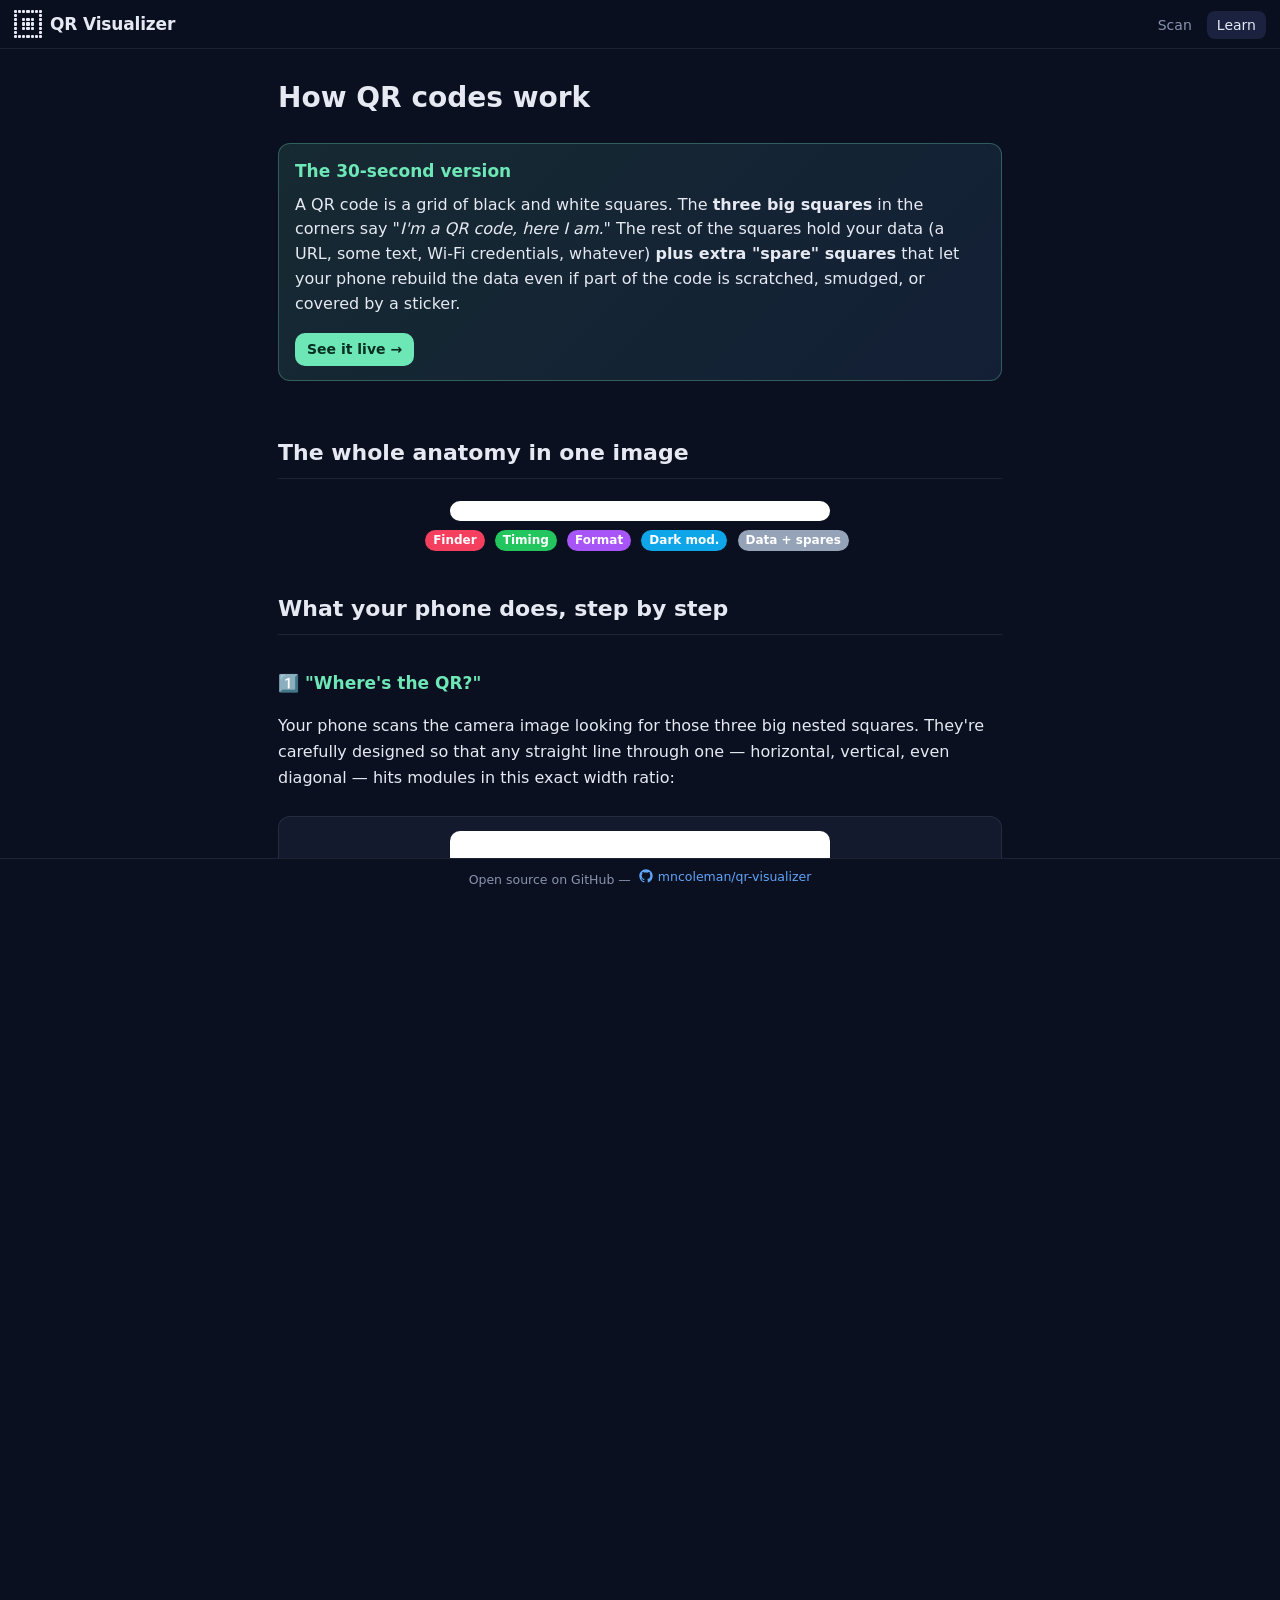
==== commit fb724490: "Scrubbable read path with byte-by-byte decoder, zoom slider, plain-language Learn page Step-by-step " ====
--- a/learn.html
+++ b/learn.html
@@ -31,17 +31,24 @@
 
   <main class="learn-wrap">
     <h1>How QR codes work</h1>
-    <p class="short" style="color:var(--muted); font-size:16px; margin-top: 0;">
-      A QR code is a 2D black-and-white grid that encodes data and protects it with mathematical redundancy.
-      This page walks through every part — what it is, why it's there, and how a scanner reads it. Want to see one live?
-      <a href="index.html" class="cta" style="margin-left:6px; padding:6px 12px; font-size:14px;">Open the scanner →</a>
-    </p>
+
+    <div class="tldr">
+      <h3 style="margin-top:0">The 30-second version</h3>
+      <p style="margin:0">
+        A QR code is a grid of black and white squares. The <strong>three big squares</strong> in the corners say "<em>I'm a QR code, here I am.</em>"
+        The rest of the squares hold your data (a URL, some text, Wi-Fi credentials, whatever) <strong>plus extra "spare" squares</strong> that
+        let your phone rebuild the data even if part of the code is scratched, smudged, or covered by a sticker.
+      </p>
+      <p style="margin:8px 0 0">
+        <a href="index.html" class="cta" style="padding:6px 12px; font-size:14px;">See it live →</a>
+      </p>
+    </div>
+
+    <h2>The whole anatomy in one image</h2>
 
     <svg class="qr-diagram" viewBox="0 0 21 21" xmlns="http://www.w3.org/2000/svg" aria-label="Anatomy of a QR code">
-      <!-- Background -->
       <rect width="21" height="21" fill="white"/>
-
-      <!-- TL finder pattern -->
+      <!-- TL finder -->
       <g fill="#f43f5e" opacity="0.6"><rect x="0" y="0" width="7" height="7"/></g>
       <g fill="white"><rect x="1" y="1" width="5" height="5"/></g>
       <g fill="#f43f5e" opacity="0.85"><rect x="2" y="2" width="3" height="3"/></g>
@@ -53,14 +60,12 @@
       <g fill="#f43f5e" opacity="0.6"><rect x="0" y="14" width="7" height="7"/></g>
       <g fill="white"><rect x="1" y="15" width="5" height="5"/></g>
       <g fill="#f43f5e" opacity="0.85"><rect x="2" y="16" width="3" height="3"/></g>
-
-      <!-- Timing patterns -->
+      <!-- Timing -->
       <g fill="#22c55e">
         <rect x="8" y="6" width="1" height="1"/><rect x="10" y="6" width="1" height="1"/><rect x="12" y="6" width="1" height="1"/>
         <rect x="6" y="8" width="1" height="1"/><rect x="6" y="10" width="1" height="1"/><rect x="6" y="12" width="1" height="1"/>
       </g>
-
-      <!-- Format info (purple cells) -->
+      <!-- Format info -->
       <g fill="#a855f7" opacity="0.65">
         <rect x="0" y="8" width="6" height="1"/>
         <rect x="7" y="8" width="2" height="1"/>
@@ -69,11 +74,9 @@
         <rect x="13" y="8" width="8" height="1"/>
         <rect x="8" y="13" width="1" height="8"/>
       </g>
-
       <!-- Dark module -->
       <rect x="8" y="13" width="1" height="1" fill="#0ea5e9"/>
-
-      <!-- Data fill (sparse, illustrative) -->
+      <!-- Data fill -->
       <g fill="#94a3b8" opacity="0.45">
         <rect x="9" y="9" width="4" height="4"/>
         <rect x="9" y="14" width="4" height="4"/>
@@ -87,64 +90,25 @@
       <span class="tag" style="background:#22c55e;color:white">Timing</span>
       <span class="tag" style="background:#a855f7;color:white">Format</span>
       <span class="tag" style="background:#0ea5e9;color:white">Dark mod.</span>
-      <span class="tag" style="background:#94a3b8;color:white">Data + ECC</span>
-    </p>
-
-    <h2>1. The grid</h2>
-    <p>
-      A QR code is built on a square grid of black and white squares called <strong>modules</strong>. The grid size is set
-      by the QR <strong>version</strong> (1 through 40). Each version up adds 4 modules per side:
-    </p>
-    <ul>
-      <li>Version 1 → 21×21 modules</li>
-      <li>Version 2 → 25×25 modules</li>
-      <li>Version 10 → 57×57 modules</li>
-      <li>Version 40 → 177×177 modules (the largest)</li>
-    </ul>
-    <p>The more data you encode, the higher the version needed.</p>
-
-    <figure class="fig">
-      <svg class="qr-diagram" viewBox="0 0 240 80" xmlns="http://www.w3.org/2000/svg" aria-label="QR versions get larger as they hold more data">
-        <g transform="translate(8,8)">
-          <rect width="21" height="21" fill="#0b1020"/>
-          <g fill="white"><rect x="2" y="2" width="3" height="3"/><rect x="6" y="2" width="2" height="2"/><rect x="10" y="2" width="3" height="3"/></g>
-          <text x="10.5" y="34" text-anchor="middle" fill="#94a3b8" font-size="6" font-family="sans-serif">V1 · 21×21</text>
-        </g>
-        <g transform="translate(60,8)">
-          <rect width="33" height="33" fill="#0b1020"/>
-          <g fill="white"><rect x="2" y="2" width="3" height="3"/><rect x="6" y="2" width="2" height="2"/><rect x="10" y="2" width="3" height="3"/><rect x="16" y="6" width="3" height="3"/><rect x="22" y="10" width="2" height="2"/></g>
-          <text x="16.5" y="46" text-anchor="middle" fill="#94a3b8" font-size="6" font-family="sans-serif">V4 · 33×33</text>
-        </g>
-        <g transform="translate(125,8)">
-          <rect width="57" height="57" fill="#0b1020"/>
-          <g fill="white"><rect x="2" y="2" width="3" height="3"/><rect x="6" y="2" width="2" height="2"/><rect x="10" y="2" width="3" height="3"/><rect x="16" y="6" width="3" height="3"/><rect x="22" y="10" width="2" height="2"/><rect x="32" y="14" width="3" height="3"/><rect x="40" y="20" width="2" height="2"/><rect x="50" y="28" width="3" height="3"/></g>
-          <text x="28.5" y="70" text-anchor="middle" fill="#94a3b8" font-size="6" font-family="sans-serif">V10 · 57×57</text>
-        </g>
-      </svg>
-      <figcaption>Bigger versions = bigger grid. (Schematic — actual QR codes are filled with structured data.)</figcaption>
-    </figure>
-
-    <h2>2. Function patterns</h2>
-    <p>Some modules don't carry data — they exist purely to help scanners find and orient the code.</p>
-
-    <h3>Finder patterns</h3>
-    <p>
-      Three identical 7×7 nested squares in three of the four corners. The ratio of dark:light:dark:light:dark widths through
-      any line through the center is always <code>1:1:3:1:1</code>. This pattern is mathematically distinctive — even at angles
-      and partial occlusion, scanners can detect it reliably.
+      <span class="tag" style="background:#94a3b8;color:white">Data + spares</span>
+    </p>
+
+    <h2>What your phone does, step by step</h2>
+
+    <h3>1️⃣ "Where's the QR?"</h3>
+    <p>
+      Your phone scans the camera image looking for those three big nested squares. They're carefully designed so that
+      any straight line through one — horizontal, vertical, even diagonal — hits modules in this exact width ratio:
     </p>
 
     <figure class="fig">
       <svg class="qr-diagram" viewBox="0 0 200 110" xmlns="http://www.w3.org/2000/svg" aria-label="Finder pattern ratio 1:1:3:1:1">
-        <!-- 7x7 finder pattern -->
         <g transform="translate(10,10)">
           <rect width="70" height="70" fill="#0b1020"/>
           <rect x="10" y="10" width="50" height="50" fill="white"/>
           <rect x="20" y="20" width="30" height="30" fill="#0b1020"/>
         </g>
-        <!-- Scan line through center -->
         <line x1="0" y1="45" x2="200" y2="45" stroke="#f43f5e" stroke-width="0.6" stroke-dasharray="3 2"/>
-        <!-- Ratio segments labeled -->
         <g font-family="ui-monospace, monospace" font-size="6" fill="#0b1020">
           <rect x="100" y="35" width="10" height="20" fill="#0b1020"/>
           <rect x="110" y="35" width="10" height="20" fill="white" stroke="#94a3b8" stroke-width="0.4"/>
@@ -160,334 +124,156 @@
           <text x="135" y="92" text-anchor="middle" fill="#0b1020">dark : light : dark : light : dark</text>
         </g>
       </svg>
-      <figcaption>Any horizontal, vertical, or even diagonal line through a finder pattern hits modules in this exact ratio. Scanners specifically look for this signature.</figcaption>
+      <figcaption>That ratio almost never happens by accident in regular photos, so a finder is easy to spot — even rotated, tilted, or partly hidden.</figcaption>
     </figure>
 
-    <p>Three corners, not four — the missing fourth corner tells the scanner which way is up.</p>
-
-    <h3>Separators</h3>
-    <p>
-      A 1-module-wide white border on the inside edges of each finder pattern. Without these, dark data modules
-      next to the finder could fool the ratio detector.
-    </p>
-
-    <h3>Timing patterns</h3>
-    <p>
-      Two strips of alternating dark/light modules running across row 6 and column 6 (between the finder patterns).
-      The scanner uses them as a ruler — counting the alternations tells it how many modules wide the code is, which
-      tells it the version. The timing pattern also anchors the grid when the image is warped or photographed at an angle.
+    <h3>2️⃣ "Which way is up?"</h3>
+    <p>
+      Notice there are only <strong>three</strong> finders, not four. The missing fourth corner (bottom-right) tells your phone the orientation —
+      it doesn't matter if you hold the QR upside-down or sideways.
+    </p>
+
+    <h3>3️⃣ "How big is the grid?"</h3>
+    <p>
+      Between the top-left and top-right finder, there's a single dotted line of alternating black and white squares. That's the
+      <strong>timing pattern</strong> — it's basically a ruler. Counting the alternations tells your phone exactly how many squares wide the grid is.
     </p>
 
     <figure class="fig">
       <svg class="qr-diagram" viewBox="0 0 210 80" xmlns="http://www.w3.org/2000/svg" aria-label="Timing pattern is an alternating black/white strip">
         <g transform="translate(5,30)">
-          <!-- Strip with alternating modules -->
-          <g>
-            <rect x="0"  y="0" width="10" height="10" fill="#0b1020"/>
-            <rect x="10" y="0" width="10" height="10" fill="white" stroke="#94a3b8" stroke-width="0.3"/>
-            <rect x="20" y="0" width="10" height="10" fill="#0b1020"/>
-            <rect x="30" y="0" width="10" height="10" fill="white" stroke="#94a3b8" stroke-width="0.3"/>
-            <rect x="40" y="0" width="10" height="10" fill="#0b1020"/>
-            <rect x="50" y="0" width="10" height="10" fill="white" stroke="#94a3b8" stroke-width="0.3"/>
-            <rect x="60" y="0" width="10" height="10" fill="#0b1020"/>
-            <rect x="70" y="0" width="10" height="10" fill="white" stroke="#94a3b8" stroke-width="0.3"/>
-            <rect x="80" y="0" width="10" height="10" fill="#0b1020"/>
-            <rect x="90" y="0" width="10" height="10" fill="white" stroke="#94a3b8" stroke-width="0.3"/>
-            <rect x="100" y="0" width="10" height="10" fill="#0b1020"/>
-            <rect x="110" y="0" width="10" height="10" fill="white" stroke="#94a3b8" stroke-width="0.3"/>
-            <rect x="120" y="0" width="10" height="10" fill="#0b1020"/>
-            <rect x="130" y="0" width="10" height="10" fill="white" stroke="#94a3b8" stroke-width="0.3"/>
-            <rect x="140" y="0" width="10" height="10" fill="#0b1020"/>
-            <rect x="150" y="0" width="10" height="10" fill="white" stroke="#94a3b8" stroke-width="0.3"/>
-            <rect x="160" y="0" width="10" height="10" fill="#0b1020"/>
-            <rect x="170" y="0" width="10" height="10" fill="white" stroke="#94a3b8" stroke-width="0.3"/>
-            <rect x="180" y="0" width="10" height="10" fill="#0b1020"/>
-            <rect x="190" y="0" width="10" height="10" fill="white" stroke="#94a3b8" stroke-width="0.3"/>
-          </g>
-          <!-- Tick marks above -->
-          <g stroke="#22c55e" stroke-width="0.5" font-family="ui-monospace, monospace" font-size="5" fill="#22c55e">
-            <line x1="5" y1="-5" x2="5" y2="-1"/><text x="5" y="-8" text-anchor="middle">1</text>
-            <line x1="55" y1="-5" x2="55" y2="-1"/><text x="55" y="-8" text-anchor="middle">6</text>
-            <line x1="105" y1="-5" x2="105" y2="-1"/><text x="105" y="-8" text-anchor="middle">11</text>
-            <line x1="155" y1="-5" x2="155" y2="-1"/><text x="155" y="-8" text-anchor="middle">16</text>
-          </g>
-          <text x="100" y="30" text-anchor="middle" fill="#0b1020" font-family="sans-serif" font-size="6">count alternations → know the version</text>
+          <rect x="0"  y="0" width="10" height="10" fill="#0b1020"/>
+          <rect x="10" y="0" width="10" height="10" fill="white" stroke="#94a3b8" stroke-width="0.3"/>
+          <rect x="20" y="0" width="10" height="10" fill="#0b1020"/>
+          <rect x="30" y="0" width="10" height="10" fill="white" stroke="#94a3b8" stroke-width="0.3"/>
+          <rect x="40" y="0" width="10" height="10" fill="#0b1020"/>
+          <rect x="50" y="0" width="10" height="10" fill="white" stroke="#94a3b8" stroke-width="0.3"/>
+          <rect x="60" y="0" width="10" height="10" fill="#0b1020"/>
+          <rect x="70" y="0" width="10" height="10" fill="white" stroke="#94a3b8" stroke-width="0.3"/>
+          <rect x="80" y="0" width="10" height="10" fill="#0b1020"/>
+          <rect x="90" y="0" width="10" height="10" fill="white" stroke="#94a3b8" stroke-width="0.3"/>
+          <rect x="100" y="0" width="10" height="10" fill="#0b1020"/>
+          <rect x="110" y="0" width="10" height="10" fill="white" stroke="#94a3b8" stroke-width="0.3"/>
+          <rect x="120" y="0" width="10" height="10" fill="#0b1020"/>
+          <rect x="130" y="0" width="10" height="10" fill="white" stroke="#94a3b8" stroke-width="0.3"/>
+          <rect x="140" y="0" width="10" height="10" fill="#0b1020"/>
+          <rect x="150" y="0" width="10" height="10" fill="white" stroke="#94a3b8" stroke-width="0.3"/>
+          <rect x="160" y="0" width="10" height="10" fill="#0b1020"/>
+          <rect x="170" y="0" width="10" height="10" fill="white" stroke="#94a3b8" stroke-width="0.3"/>
+          <rect x="180" y="0" width="10" height="10" fill="#0b1020"/>
+          <rect x="190" y="0" width="10" height="10" fill="white" stroke="#94a3b8" stroke-width="0.3"/>
         </g>
       </svg>
-      <figcaption>Strictly alternating modules act as a coordinate ruler. If a scanner can find both timing patterns, it can map every module in the QR.</figcaption>
+      <figcaption>Count the alternations → know the version → know the grid size.</figcaption>
     </figure>
 
-    <h3>Alignment patterns</h3>
-    <p>
-      Starting at version 2, smaller 5×5 nested squares appear at predictable positions. Their job is to correct for
-      <strong>local distortion</strong> — when the QR is photographed at an angle, printed on a curved surface, or warped
-      by the camera lens. With multiple alignment patterns, the scanner can compute a non-linear correction map.
-    </p>
-    <p>Bigger QR codes need more alignment patterns:</p>
+    <p>
+      QR codes come in 40 sizes ("versions"). V1 is 21×21 squares; V40 is 177×177. Each version up adds 4 squares per side.
+      The more data you need to store, the higher the version.
+    </p>
+
+    <h3>4️⃣ "Read the rulebook"</h3>
+    <p>
+      Next, your phone reads a small 15-bit strip wrapped around the top-left finder (and a redundant copy along the top-right and bottom-left edges).
+      That strip — the <strong>format info</strong> — tells your phone just two things:
+    </p>
     <ul>
-      <li>V1: zero alignment patterns</li>
-      <li>V2–V6: one alignment pattern</li>
-      <li>V7–V13: six alignment patterns</li>
-      <li>V40: 46 alignment patterns</li>
+      <li><strong>How much damage protection</strong> this code has (4 levels — L, M, Q, H — see below)</li>
+      <li><strong>Which "scrambling pattern"</strong> was applied to the data (1 of 8)</li>
     </ul>
-
-    <h2>3. Format information</h2>
-    <p>
-      Two copies of 15 bits encoding two facts the scanner <em>must</em> know before reading anything else:
-    </p>
-    <ol>
-      <li>The <strong>error correction level</strong> (L, M, Q, or H)</li>
-      <li>The <strong>mask pattern</strong> used (0 through 7)</li>
-    </ol>
-    <p>
-      Why two copies? So that even if part of the format strip is damaged, the scanner can still recover it. The 15 bits are
-      BCH-encoded (10 bits of redundancy on 5 bits of real info) and XORed with <code>0x5412</code> to avoid an all-zero pattern,
-      which would be visually ambiguous.
-    </p>
-
-    <h3>Error correction levels</h3>
-    <p>QR codes use <strong>Reed-Solomon error correction</strong>. You pick a level when you generate the code:</p>
-    <ul>
-      <li><strong>L</strong> — recovers ~7% damaged codewords. Smallest QR, least durable.</li>
-      <li><strong>M</strong> — ~15% recovery. Common default.</li>
-      <li><strong>Q</strong> — ~25% recovery.</li>
-      <li><strong>H</strong> — ~30% recovery. Largest QR, most durable. Lets you cover ~30% of the code with a logo and still scan.</li>
-    </ul>
-
-    <h3>Mask patterns</h3>
-    <p>
-      After the data + error correction modules are placed, one of eight mask patterns is XORed onto them.
-      The goal: avoid large runs of dark or light modules, avoid accidentally forming finder-pattern-like ratios in the data,
-      and balance overall darkness. A QR generator tries all 8 masks, scores them with a penalty function, and picks the best.
+    <p>Both copies of the strip are checksummed so that even if one is half-destroyed, your phone can recover the right values.</p>
+
+    <h3>5️⃣ "Unscramble"</h3>
+    <p>
+      Before the QR was printed, the data was deliberately scrambled with one of 8 fixed patterns. Why? Because without scrambling,
+      certain content (like an all-zeros payload) would produce a QR with huge black or white blobs — or, worse, accidentally
+      contain something that looks like a finder pattern. The scrambling spreads the dark and light squares out evenly.
     </p>
 
     <figure class="fig">
       <svg class="qr-diagram" viewBox="0 0 260 130" xmlns="http://www.w3.org/2000/svg" aria-label="The 8 QR mask patterns">
-        <!-- Render 8 16x16 mask previews -->
-        <g font-family="ui-monospace, monospace" font-size="7" fill="#0b1020">
-          <script/>
-        </g>
-        <!-- We'll just hand-author 8 little patches -->
         <g id="masks"></g>
       </svg>
-      <figcaption>Each of the 8 mask patterns produces a distinct repeating texture. The encoder picks whichever produces the lowest "penalty score" after applying it.</figcaption>
+      <figcaption>The 8 scrambling patterns. The encoder tries all of them and keeps whichever produces the most visually-balanced result. To unscramble, your phone applies the same pattern again — XOR is its own inverse.</figcaption>
     </figure>
-    <script>
-      // Render the 8 mask patterns inline so they're driven by the actual formulas.
-      (function () {
-        const formulas = [
-          (r, c) => (r + c) % 2 === 0,
-          (r) => r % 2 === 0,
-          (r, c) => c % 3 === 0,
-          (r, c) => (r + c) % 3 === 0,
-          (r, c) => (Math.floor(r / 2) + Math.floor(c / 3)) % 2 === 0,
-          (r, c) => ((r * c) % 2 + (r * c) % 3) === 0,
-          (r, c) => (((r * c) % 2 + (r * c) % 3) % 2) === 0,
-          (r, c) => (((r + c) % 2 + (r * c) % 3) % 2) === 0,
-        ];
-        const svgNS = 'http://www.w3.org/2000/svg';
-        const root = document.getElementById('masks');
-        if (!root) return;
-        const N = 12; // module count per side
-        const cell = 4;
-        for (let m = 0; m < 8; m++) {
-          const col = m % 4;
-          const row = Math.floor(m / 4);
-          const ox = 4 + col * 64;
-          const oy = 4 + row * 62;
-          const g = document.createElementNS(svgNS, 'g');
-          g.setAttribute('transform', `translate(${ox} ${oy})`);
-          const bg = document.createElementNS(svgNS, 'rect');
-          bg.setAttribute('width', String(N * cell));
-          bg.setAttribute('height', String(N * cell));
-          bg.setAttribute('fill', 'white');
-          g.appendChild(bg);
-          for (let r = 0; r < N; r++) {
-            for (let c = 0; c < N; c++) {
-              if (formulas[m](r, c)) {
-                const rect = document.createElementNS(svgNS, 'rect');
-                rect.setAttribute('x', String(c * cell));
-                rect.setAttribute('y', String(r * cell));
-                rect.setAttribute('width', String(cell));
-                rect.setAttribute('height', String(cell));
-                rect.setAttribute('fill', '#0b1020');
-                g.appendChild(rect);
-              }
-            }
-          }
-          const label = document.createElementNS(svgNS, 'text');
-          label.setAttribute('x', String(N * cell / 2));
-          label.setAttribute('y', String(N * cell + 8));
-          label.setAttribute('text-anchor', 'middle');
-          label.setAttribute('font-family', 'ui-monospace, monospace');
-          label.setAttribute('font-size', '7');
-          label.setAttribute('fill', '#0b1020');
-          label.textContent = `Mask ${m}`;
-          g.appendChild(label);
-          root.appendChild(g);
-        }
-      })();
-    </script>
-    <p>The 8 masks (a module at row, col is flipped when the formula is true):</p>
+
+    <h3>6️⃣ "Read the data, byte by byte"</h3>
+    <p>
+      Now the fun part. Every square that isn't a finder, timing, format, or alignment pattern is <strong>data</strong>.
+      Squares are read in groups of 8 — that's one byte. Reading order: <strong>start at the bottom-right corner</strong> and snake
+      up and down in two-column-wide zig-zags:
+    </p>
+
+    <figure class="fig">
+      <svg class="qr-diagram" viewBox="0 0 300 320" xmlns="http://www.w3.org/2000/svg" aria-label="Byte-group reading order on a Version 2 QR">
+        <g id="byte-groups"></g>
+      </svg>
+      <figcaption>
+        Every outlined block is one byte (8 squares). Bytes are numbered in reading order. The first byte is the <strong>encoding mode</strong>
+        (URL? digits? Japanese?). The second is the <strong>length</strong>. Then the actual content. Then a bunch of <strong>error-correction
+        spares</strong> at the end. Grey areas are skipped — those are the finders, timing, format, alignment, and dark module.
+      </figcaption>
+    </figure>
+
+    <h3>7️⃣ "Heal any damage"</h3>
+    <p>
+      The last bytes of the QR aren't your content — they're <strong>error-correction bytes</strong>, generated by Reed-Solomon math.
+      It's the same algorithm CDs and the Voyager probes used to recover data through scratches and cosmic noise.
+    </p>
+    <p>
+      If some squares are smudged, scratched, covered by a logo, or wrong, your phone uses the spares to figure out what they
+      <em>should</em> have been. Up to ~30% of the code can be damaged and the data still recovers cleanly.
+    </p>
+
+    <h2>That's it. That's the whole trick.</h2>
+    <p>
+      The rest is detail. Big QR codes get extra <strong>alignment patterns</strong> (small 5×5 markers throughout the grid) so your phone
+      can correct for the code being on a curved surface or photographed at an angle. Versions 7 and up also include an explicit
+      <strong>version block</strong>. And every QR is supposed to have a 4-square-wide white margin (the <strong>quiet zone</strong>) so
+      it doesn't get confused with surrounding artwork.
+    </p>
+
+    <h2>Quick reference</h2>
+
+    <h3>Error correction levels</h3>
+    <table class="ref-table">
+      <tr><th>Level</th><th>Recoverable</th><th>When to use</th></tr>
+      <tr><td><strong>L</strong></td><td>~7%</td><td>Clean prints, smallest QR you can get</td></tr>
+      <tr><td><strong>M</strong></td><td>~15%</td><td>Default for most uses</td></tr>
+      <tr><td><strong>Q</strong></td><td>~25%</td><td>Outdoor, business cards</td></tr>
+      <tr><td><strong>H</strong></td><td>~30%</td><td>Rough conditions; lets you overlay a logo without breaking the code</td></tr>
+    </table>
+
+    <h3>Encoding modes</h3>
+    <table class="ref-table">
+      <tr><th>Mode</th><th>What it stores</th><th>Efficiency</th></tr>
+      <tr><td><strong>Numeric</strong></td><td>Digits 0–9</td><td>10 bits per 3 digits — most compact</td></tr>
+      <tr><td><strong>Alphanumeric</strong></td><td>0–9, A–Z, space, <code>$%*+-./:</code></td><td>11 bits per 2 characters</td></tr>
+      <tr><td><strong>Byte</strong></td><td>Any byte (URLs, UTF-8 text…)</td><td>8 bits per byte — most flexible</td></tr>
+      <tr><td><strong>Kanji</strong></td><td>Japanese (Shift-JIS)</td><td>13 bits per character</td></tr>
+    </table>
+    <p>A single QR can mix modes — it just switches with a fresh mode indicator and length count between sections.</p>
+
+    <h3>QR size by version</h3>
+    <p>The grid is <code>17 + 4 × version</code> squares per side.</p>
     <ul>
-      <li>Mask 0: <code>(row + col) mod 2 == 0</code></li>
-      <li>Mask 1: <code>row mod 2 == 0</code></li>
-      <li>Mask 2: <code>col mod 3 == 0</code></li>
-      <li>Mask 3: <code>(row + col) mod 3 == 0</code></li>
-      <li>Mask 4: <code>(⌊row/2⌋ + ⌊col/3⌋) mod 2 == 0</code></li>
-      <li>Mask 5: <code>(row · col) mod 2 + (row · col) mod 3 == 0</code></li>
-      <li>Mask 6: <code>((row · col) mod 2 + (row · col) mod 3) mod 2 == 0</code></li>
-      <li>Mask 7: <code>((row + col) mod 2 + (row · col) mod 3) mod 2 == 0</code></li>
+      <li>V1 → 21×21</li>
+      <li>V2 → 25×25</li>
+      <li>V10 → 57×57</li>
+      <li>V40 → 177×177 (the biggest)</li>
     </ul>
 
-    <h2>4. Version information (V7+)</h2>
-    <p>
-      Versions 1–6 are recognizable by counting modules along the timing pattern. Versions 7 and above also include an
-      explicit version block — two 6×3 patches, one near the top-right finder, one near the bottom-left. Each carries 18 bits
-      (6 bits of version number + 12 bits of BCH redundancy).
-    </p>
-
-    <h2>5. The dark module</h2>
-    <p>
-      A single module that's always dark, regardless of content. Located at row <code>(4 × version + 9)</code>, column <code>8</code>.
-      It's just above the bottom-left finder pattern's separator. The spec quirkily requires it; treat it as a sanity-check
-      landmark.
-    </p>
-
-    <h2>6. Data + error correction</h2>
-    <p>
-      Everything else — every module that isn't a finder, separator, timing, alignment, format, version, or dark module —
-      is either a <strong>data codeword</strong> or an <strong>error-correction codeword</strong>.
-    </p>
-
-    <h3>Placement order</h3>
-    <p>
-      Codewords are placed starting from the <strong>bottom-right corner</strong>, working up and down in 2-column-wide
-      vertical channels, snaking back and forth, skipping over function patterns. Inside each 2-column channel, bits are
-      placed right-bit-first, then left-bit, then up to the next row.
-    </p>
-
-    <figure class="fig">
-      <svg class="qr-diagram" viewBox="0 0 250 250" xmlns="http://www.w3.org/2000/svg" aria-label="QR codeword placement zigzag">
-        <g id="zigzag"></g>
-      </svg>
-      <figcaption>Reading order on a Version-2 QR (25×25). Bottom-right is bit 0. The path snakes up, hops over function patterns (greyed), then comes back down two columns over. Skips column 6 entirely.</figcaption>
-    </figure>
-    <script>
-      // Render the actual zigzag read path for a V2 QR for illustration.
-      (async function () {
-        try {
-          const mod = await import('./js/qr-anatomy.js');
-          const grid = mod.buildModuleMap(2);
-          const path = mod.computeReadPath(grid);
-          const size = grid.size; // 25
-          const cell = 240 / size;
-          const svgNS = 'http://www.w3.org/2000/svg';
-          const root = document.getElementById('zigzag');
-          if (!root) return;
-          // Background grid + function patterns
-          for (let r = 0; r < size; r++) {
-            for (let c = 0; c < size; c++) {
-              const t = grid.map[r][c].type;
-              const rect = document.createElementNS(svgNS, 'rect');
-              rect.setAttribute('x', String(5 + c * cell));
-              rect.setAttribute('y', String(5 + r * cell));
-              rect.setAttribute('width', String(cell));
-              rect.setAttribute('height', String(cell));
-              if (t === 'data') {
-                rect.setAttribute('fill', '#fff');
-                rect.setAttribute('stroke', '#e5e7eb');
-                rect.setAttribute('stroke-width', '0.2');
-              } else {
-                rect.setAttribute('fill', '#cbd5e1');
-              }
-              root.appendChild(rect);
-            }
-          }
-          // The zigzag polyline through data module centers
-          const points = path.map(([r, c]) => `${5 + c * cell + cell/2},${5 + r * cell + cell/2}`).join(' ');
-          const pl = document.createElementNS(svgNS, 'polyline');
-          pl.setAttribute('points', points);
-          pl.setAttribute('fill', 'none');
-          pl.setAttribute('stroke', '#f43f5e');
-          pl.setAttribute('stroke-width', '0.8');
-          pl.setAttribute('stroke-linejoin', 'round');
-          pl.setAttribute('opacity', '0.85');
-          root.appendChild(pl);
-          // Mark start
-          const start = document.createElementNS(svgNS, 'circle');
-          const [sr, sc] = path[0];
-          start.setAttribute('cx', String(5 + sc * cell + cell/2));
-          start.setAttribute('cy', String(5 + sr * cell + cell/2));
-          start.setAttribute('r', '2');
-          start.setAttribute('fill', '#22c55e');
-          root.appendChild(start);
-          const lbl = document.createElementNS(svgNS, 'text');
-          lbl.setAttribute('x', String(5 + sc * cell - 12));
-          lbl.setAttribute('y', String(5 + sr * cell + cell + 4));
-          lbl.setAttribute('font-family', 'ui-monospace, monospace');
-          lbl.setAttribute('font-size', '6');
-          lbl.setAttribute('fill', '#22c55e');
-          lbl.textContent = 'start';
-          root.appendChild(lbl);
-        } catch (e) {
-          console.warn('Zigzag illustration failed', e);
-        }
-      })();
-    </script>
-
-    <h3>Encoding modes</h3>
-    <p>The 4-bit mode indicator at the start of the data tells the scanner how to interpret the bits that follow:</p>
+    <h2>Try it for yourself</h2>
+    <p>
+      <a href="index.html" class="cta">Open the scanner — see every section on a real QR</a>
+    </p>
+
+    <h2>Want to go deeper?</h2>
     <ul>
-      <li><strong>Numeric</strong> (digits 0–9) — 10 bits per 3 digits. Most compact.</li>
-      <li><strong>Alphanumeric</strong> (0–9, A–Z, space, <code>$%*+-./:</code>) — 11 bits per 2 characters.</li>
-      <li><strong>Byte</strong> (arbitrary bytes, usually ISO-8859-1 or UTF-8) — 8 bits per byte. Used for URLs, anything non-ASCII.</li>
-      <li><strong>Kanji</strong> (Shift-JIS Japanese) — 13 bits per character.</li>
-    </ul>
-    <p>A single QR code can mix multiple modes — switching with a new 4-bit mode indicator and length count any time.</p>
-
-    <h3>Reed-Solomon error correction</h3>
-    <p>
-      The data codewords are followed by Reed-Solomon parity codewords. RS works over the Galois field GF(2^8), treating
-      each byte as an element. The number of parity bytes depends on the error correction level. RS can correct any
-      combination of <em>e</em> errors and <em>s</em> erasures (known-missing bytes) such that <code>2e + s ≤ number of
-      parity bytes</code>.
-    </p>
-    <p>
-      For larger QR codes, the codewords are split into multiple <strong>blocks</strong>, each with its own parity. This
-      prevents a single concentrated smudge from wiping out enough data in one block to be unrecoverable — the damage
-      spreads across blocks, each of which can heal independently.
-    </p>
-
-    <h2>7. The quiet zone</h2>
-    <p>
-      The specification calls for a 4-module-wide white margin around the code. This isn't decoration — many scanners
-      fail or struggle without it. If you're designing a QR code into print or a UI, leave the margin.
-    </p>
-
-    <h2>The decoding sequence in order</h2>
-    <ol>
-      <li>Find three finder patterns by scanning rows/columns for the 1:1:3:1:1 ratio.</li>
-      <li>Determine rough orientation from the three positions.</li>
-      <li>Count modules along the timing pattern → determine version (or read version info for V7+).</li>
-      <li>Locate alignment patterns; compute a corrective grid sampling map.</li>
-      <li>Read each format-info copy; majority vote or BCH-correct to get EC level + mask.</li>
-      <li>XOR the mask off the data + ECC modules.</li>
-      <li>Read codewords in the standard zigzag order.</li>
-      <li>De-interleave codeword blocks; run Reed-Solomon correction on each.</li>
-      <li>Parse the bitstream: mode → length → content → optional more modes → terminator.</li>
-    </ol>
-
-    <h2>Try it</h2>
-    <p>
-      <a href="index.html" class="cta">Scan a QR code → see every section live</a>
-    </p>
-
-    <h2>Further reading</h2>
-    <ul>
-      <li>ISO/IEC 18004 — the official QR Code 2005 specification (the bible).</li>
-      <li><a href="https://www.thonky.com/qr-code-tutorial/" target="_blank" rel="noopener">Thonky's QR Code Tutorial</a> — beautifully detailed end-to-end walkthrough.</li>
-      <li><a href="https://www.nayuki.io/page/creating-a-qr-code-step-by-step" target="_blank" rel="noopener">Nayuki's interactive QR builder</a> — adjustable step-by-step encoder.</li>
+      <li><a href="https://en.wikipedia.org/wiki/QR_code" target="_blank" rel="noopener">Wikipedia: QR code</a> — the great overview, including the annotated diagram this page was inspired by.</li>
+      <li><a href="https://www.thonky.com/qr-code-tutorial/" target="_blank" rel="noopener">Thonky's QR Code Tutorial</a> — gentle, illustrated, end-to-end walkthrough of how to build one by hand.</li>
+      <li><a href="https://www.nayuki.io/page/creating-a-qr-code-step-by-step" target="_blank" rel="noopener">Nayuki's step-by-step QR builder</a> — interactive encoder you can play with.</li>
+      <li>ISO/IEC 18004 — the official spec, if you want the gory math.</li>
     </ul>
   </main>
 
@@ -500,6 +286,192 @@
   </footer>
 
   <script>
+    // Render the 8 mask patterns inline from their formulas.
+    (function () {
+      const formulas = [
+        (r, c) => (r + c) % 2 === 0,
+        (r) => r % 2 === 0,
+        (r, c) => c % 3 === 0,
+        (r, c) => (r + c) % 3 === 0,
+        (r, c) => (Math.floor(r / 2) + Math.floor(c / 3)) % 2 === 0,
+        (r, c) => ((r * c) % 2 + (r * c) % 3) === 0,
+        (r, c) => (((r * c) % 2 + (r * c) % 3) % 2) === 0,
+        (r, c) => (((r + c) % 2 + (r * c) % 3) % 2) === 0,
+      ];
+      const svgNS = 'http://www.w3.org/2000/svg';
+      const root = document.getElementById('masks');
+      if (!root) return;
+      const N = 12, cell = 4;
+      for (let m = 0; m < 8; m++) {
+        const col = m % 4, row = Math.floor(m / 4);
+        const ox = 4 + col * 64, oy = 4 + row * 62;
+        const g = document.createElementNS(svgNS, 'g');
+        g.setAttribute('transform', `translate(${ox} ${oy})`);
+        const bg = document.createElementNS(svgNS, 'rect');
+        bg.setAttribute('width', String(N * cell));
+        bg.setAttribute('height', String(N * cell));
+        bg.setAttribute('fill', 'white');
+        g.appendChild(bg);
+        for (let r = 0; r < N; r++) for (let c = 0; c < N; c++) {
+          if (formulas[m](r, c)) {
+            const rect = document.createElementNS(svgNS, 'rect');
+            rect.setAttribute('x', String(c * cell));
+            rect.setAttribute('y', String(r * cell));
+            rect.setAttribute('width', String(cell));
+            rect.setAttribute('height', String(cell));
+            rect.setAttribute('fill', '#0b1020');
+            g.appendChild(rect);
+          }
+        }
+        const label = document.createElementNS(svgNS, 'text');
+        label.setAttribute('x', String(N * cell / 2));
+        label.setAttribute('y', String(N * cell + 8));
+        label.setAttribute('text-anchor', 'middle');
+        label.setAttribute('font-family', 'ui-monospace, monospace');
+        label.setAttribute('font-size', '7');
+        label.setAttribute('fill', '#0b1020');
+        label.textContent = `Mask ${m}`;
+        g.appendChild(label);
+        root.appendChild(g);
+      }
+    })();
+
+    // --- Wikipedia-style annotated byte-group diagram on a V2 QR ---
+    (async function () {
+      try {
+        const mod = await import('./js/qr-anatomy.js');
+        const grid = mod.buildModuleMap(2);
+        const path = mod.computeReadPath(grid);
+        const size = grid.size; // 25
+        const svgNS = 'http://www.w3.org/2000/svg';
+        const root = document.getElementById('byte-groups');
+        if (!root) return;
+        const margin = 6;
+        const cell = (300 - 2 * margin) / size;
+        const oy = margin;
+
+        // Background — function patterns rendered in greys, data in light grey grid
+        for (let r = 0; r < size; r++) {
+          for (let c = 0; c < size; c++) {
+            const t = grid.map[r][c].type;
+            const rect = document.createElementNS(svgNS, 'rect');
+            rect.setAttribute('x', String(margin + c * cell));
+            rect.setAttribute('y', String(oy + r * cell));
+            rect.setAttribute('width', String(cell));
+            rect.setAttribute('height', String(cell));
+            if (t === 'finder' || t === 'separator') rect.setAttribute('fill', '#0b1020');
+            else if (t === 'timing') rect.setAttribute('fill', '#22c55e');
+            else if (t === 'format') rect.setAttribute('fill', '#a855f7');
+            else if (t === 'alignment') rect.setAttribute('fill', '#3b82f6');
+            else if (t === 'dark') rect.setAttribute('fill', '#0ea5e9');
+            else { rect.setAttribute('fill', '#fff'); rect.setAttribute('stroke', '#e5e7eb'); rect.setAttribute('stroke-width', '0.2'); }
+            root.appendChild(rect);
+          }
+        }
+
+        // For each codeword (8 modules), color-fill them by hue and draw a thick group outline
+        // around the bounding box of those 8 cells. Label with the byte index + role.
+        const totalBytes = Math.floor(path.length / 8);
+        // V2 typical capacity ~28-44 codewords. Label first 1 as "Mode/Len", next ~half as Data,
+        // remainder as ECC (E1..). Numbers are illustrative.
+        const dataBytes = Math.min(totalBytes, Math.floor(totalBytes * 0.55));
+        const labelFor = (idx) => {
+          if (idx === 0) return 'Mode';
+          if (idx === 1) return 'Len';
+          if (idx < dataBytes) return `c${idx - 1}`;
+          return `E${idx - dataBytes + 1}`;
+        };
+        const colorFor = (idx) => {
+          if (idx < 2) return '#fbbf24';      // mode/len: amber
+          if (idx < dataBytes) return '#6ee7b7'; // content: green
+          return '#ef4444';                   // ECC: red
+        };
+
+        for (let b = 0; b < totalBytes; b++) {
+          const cells = path.slice(b * 8, b * 8 + 8);
+          // Color-fill cells
+          for (const [r, c] of cells) {
+            const rect = document.createElementNS(svgNS, 'rect');
+            rect.setAttribute('x', String(margin + c * cell));
+            rect.setAttribute('y', String(oy + r * cell));
+            rect.setAttribute('width', String(cell));
+            rect.setAttribute('height', String(cell));
+            rect.setAttribute('fill', colorFor(b));
+            rect.setAttribute('fill-opacity', '0.55');
+            root.appendChild(rect);
+          }
+          // Outline each cell to show the byte boundary
+          for (const [r, c] of cells) {
+            const rect = document.createElementNS(svgNS, 'rect');
+            rect.setAttribute('x', String(margin + c * cell + 0.4));
+            rect.setAttribute('y', String(oy + r * cell + 0.4));
+            rect.setAttribute('width', String(cell - 0.8));
+            rect.setAttribute('height', String(cell - 0.8));
+            rect.setAttribute('fill', 'none');
+            rect.setAttribute('stroke', colorFor(b));
+            rect.setAttribute('stroke-width', '0.6');
+            root.appendChild(rect);
+          }
+          // Label at the byte's average position
+          const cx = cells.reduce((s, [, c]) => s + c, 0) / cells.length;
+          const cy = cells.reduce((s, [r]) => s + r, 0) / cells.length;
+          const text = document.createElementNS(svgNS, 'text');
+          text.setAttribute('x', String(margin + cx * cell + cell / 2));
+          text.setAttribute('y', String(oy + cy * cell + cell / 2 + 1.3));
+          text.setAttribute('text-anchor', 'middle');
+          text.setAttribute('font-family', 'ui-monospace, Menlo, monospace');
+          text.setAttribute('font-size', String(Math.max(3.5, cell * 0.45)));
+          text.setAttribute('font-weight', '700');
+          text.setAttribute('fill', '#0b1020');
+          text.textContent = labelFor(b);
+          root.appendChild(text);
+        }
+
+        // START arrow at the bottom-right
+        const [sr, sc] = path[0];
+        const sx = margin + sc * cell + cell / 2;
+        const sy = oy + sr * cell + cell / 2;
+        const startLbl = document.createElementNS(svgNS, 'text');
+        startLbl.setAttribute('x', String(sx + 12));
+        startLbl.setAttribute('y', String(sy + 4));
+        startLbl.setAttribute('font-family', 'sans-serif');
+        startLbl.setAttribute('font-size', '8');
+        startLbl.setAttribute('font-weight', '700');
+        startLbl.setAttribute('fill', '#22c55e');
+        startLbl.textContent = '← start here';
+        root.appendChild(startLbl);
+
+        // Legend at the bottom
+        const legendY = oy + size * cell + 6;
+        const legendItems = [
+          { c: '#fbbf24', t: 'Mode / Length' },
+          { c: '#6ee7b7', t: 'Content bytes' },
+          { c: '#ef4444', t: 'Error-correction spares' },
+        ];
+        legendItems.forEach((it, i) => {
+          const lx = margin + i * 100;
+          const sw = document.createElementNS(svgNS, 'rect');
+          sw.setAttribute('x', String(lx));
+          sw.setAttribute('y', String(legendY));
+          sw.setAttribute('width', '8');
+          sw.setAttribute('height', '8');
+          sw.setAttribute('fill', it.c);
+          sw.setAttribute('fill-opacity', '0.7');
+          root.appendChild(sw);
+          const txt = document.createElementNS(svgNS, 'text');
+          txt.setAttribute('x', String(lx + 12));
+          txt.setAttribute('y', String(legendY + 7));
+          txt.setAttribute('font-family', 'sans-serif');
+          txt.setAttribute('font-size', '7.5');
+          txt.setAttribute('fill', '#94a3b8');
+          txt.textContent = it.t;
+          root.appendChild(txt);
+        });
+      } catch (e) {
+        console.warn('Byte-group illustration failed', e);
+      }
+    })();
+
     if ('serviceWorker' in navigator) {
       navigator.serviceWorker.register('./sw.js').catch(() => {});
     }
--- a/css/styles.css
+++ b/css/styles.css
@@ -107,6 +107,8 @@
   pointer-events: auto;
   cursor: pointer;
   z-index: 2;
+  touch-action: manipulation;
+  -webkit-tap-highlight-color: rgba(110, 231, 183, 0.25);
 }
 
 #status {
@@ -167,35 +169,303 @@
   color: #062e21;
   border-color: transparent;
 }
+.btn.icon-btn {
+  padding: 10px;
+  width: 40px;
+  justify-content: center;
+}
+.controls {
+  overflow-x: auto;
+  -webkit-overflow-scrolling: touch;
+  scrollbar-width: none;
+}
+.controls::-webkit-scrollbar { display: none; }
+
+#zoom-controls {
+  position: absolute;
+  top: 56px;
+  left: 50%;
+  transform: translateX(-50%);
+  display: flex;
+  align-items: center;
+  gap: 10px;
+  background: rgba(11, 16, 32, 0.88);
+  border: 1px solid var(--border);
+  border-radius: 999px;
+  padding: 6px 14px;
+  z-index: 6;
+  max-width: 80vw;
+}
+#zoom-slider {
+  flex: 1;
+  min-width: 140px;
+  height: 24px;
+  -webkit-appearance: none;
+  appearance: none;
+  background: transparent;
+  margin: 0;
+}
+#zoom-slider::-webkit-slider-runnable-track {
+  height: 4px;
+  background: var(--surface);
+  border-radius: 3px;
+}
+#zoom-slider::-moz-range-track {
+  height: 4px;
+  background: var(--surface);
+  border-radius: 3px;
+}
+#zoom-slider::-webkit-slider-thumb {
+  -webkit-appearance: none;
+  width: 20px; height: 20px;
+  border-radius: 50%;
+  background: var(--accent);
+  border: 2px solid var(--bg);
+  margin-top: -8px;
+  cursor: pointer;
+}
+#zoom-slider::-moz-range-thumb {
+  width: 18px; height: 18px;
+  border-radius: 50%;
+  background: var(--accent);
+  border: 2px solid var(--bg);
+  cursor: pointer;
+}
+.zoom-label {
+  font-size: 14px;
+  font-weight: 700;
+  color: var(--muted);
+  line-height: 1;
+  user-select: none;
+}
+#zoom-readout {
+  font-size: 11px;
+  color: var(--muted);
+  font-family: ui-monospace, Menlo, monospace;
+  min-width: 36px;
+  text-align: right;
+}
+
+/* --- Read-path scrubber (appears when Read path is on) --- */
+.scrubber {
+  position: absolute;
+  left: 12px;
+  right: 12px;
+  bottom: 12px;
+  z-index: 7;
+  background: rgba(11, 16, 32, 0.94);
+  backdrop-filter: blur(8px);
+  border: 1px solid var(--border);
+  border-radius: 14px;
+  padding: 10px 12px;
+  box-shadow: 0 10px 30px rgba(0, 0, 0, 0.5);
+  max-height: 50%;
+  overflow-y: auto;
+  pointer-events: auto;
+}
+.scrubber[hidden] { display: none; }
+.scrubber-row {
+  display: flex;
+  align-items: center;
+  gap: 10px;
+}
+.scrub-btn {
+  width: 36px; height: 36px;
+  border-radius: 50%;
+  background: var(--accent);
+  color: #062e21;
+  border: none;
+  font-size: 14px;
+  cursor: pointer;
+  flex-shrink: 0;
+  display: flex;
+  align-items: center;
+  justify-content: center;
+}
+#scrub-slider {
+  flex: 1;
+  height: 24px;
+  -webkit-appearance: none;
+  appearance: none;
+  background: transparent;
+}
+#scrub-slider::-webkit-slider-runnable-track { height: 4px; background: var(--surface); border-radius: 3px; }
+#scrub-slider::-moz-range-track { height: 4px; background: var(--surface); border-radius: 3px; }
+#scrub-slider::-webkit-slider-thumb {
+  -webkit-appearance: none;
+  width: 18px; height: 18px;
+  border-radius: 50%;
+  background: var(--accent);
+  border: 2px solid var(--bg);
+  margin-top: -7px;
+  cursor: pointer;
+}
+#scrub-slider::-moz-range-thumb {
+  width: 18px; height: 18px;
+  border-radius: 50%;
+  background: var(--accent);
+  border: 2px solid var(--bg);
+  cursor: pointer;
+}
+.scrub-readout {
+  font-family: ui-monospace, Menlo, monospace;
+  font-size: 11.5px;
+  color: var(--muted);
+  white-space: nowrap;
+}
+.scrub-info {
+  margin-top: 10px;
+  font-size: 13px;
+  line-height: 1.5;
+  display: grid;
+  gap: 6px;
+}
+.scrub-info .si-row {
+  display: grid;
+  grid-template-columns: 86px 1fr;
+  gap: 10px;
+}
+.scrub-info .si-label {
+  color: var(--muted);
+  font-size: 11px;
+  text-transform: uppercase;
+  letter-spacing: 0.04em;
+  padding-top: 1px;
+}
+.scrub-info .si-val { color: var(--text); word-break: break-all; }
+.scrub-info .si-val .mono { font-family: ui-monospace, Menlo, monospace; font-size: 12.5px; }
+.scrub-info .section-pill {
+  display: inline-block;
+  font-size: 11px;
+  font-weight: 700;
+  padding: 2px 8px;
+  border-radius: 999px;
+  text-transform: uppercase;
+  letter-spacing: 0.04em;
+}
+.section-pill.mode { background: #fbbf24; color: #1a1500; }
+.section-pill.length { background: #fb923c; color: #2a1300; }
+.section-pill.content { background: #6ee7b7; color: #062e21; }
+.section-pill.terminator { background: #94a3b8; color: #0b1020; }
+.section-pill.ecc { background: #ef4444; color: #2b0606; }
+.scrub-bits .bit {
+  display: inline-block;
+  width: 16px;
+  height: 18px;
+  text-align: center;
+  margin: 0 1px;
+  border-radius: 3px;
+  font-family: ui-monospace, Menlo, monospace;
+  font-size: 11px;
+  font-weight: 700;
+  line-height: 18px;
+  background: var(--surface);
+  color: var(--muted);
+}
+.scrub-bits .bit.on { background: #0b1020; color: #6ee7b7; border: 1px solid #6ee7b7; }
+.scrub-bits .bit.now { box-shadow: 0 0 0 2px var(--accent); transform: scale(1.15); }
 .btn.ghost { background: transparent; }
 .btn[hidden] { display: none; }
 .spacer { flex: 1; }
 .link { background: none; border: none; color: var(--accent-2); text-decoration: underline; cursor: pointer; font: inherit; }
 
-#summary {
+/* --- Summary drawer (overlays bottom of camera viewport) --- */
+/* Collapsed: only the handle pill captures clicks; rest is click-through transparent.
+   Expanded: full drawer with backdrop blur slides up. */
+.summary-drawer {
+  position: absolute;
+  left: 0; right: 0; bottom: 0;
+  z-index: 7;
+  display: none;
+  flex-direction: column;
+  background: transparent;
+  pointer-events: none;
+  padding: 0;
+  max-height: 75%;
+  transition: background 0.2s ease, padding 0.2s ease;
+}
+body.show-info .summary-drawer:not([hidden]) { display: flex; }
+.summary-drawer[hidden] { display: none !important; }
+.summary-handle {
+  pointer-events: auto;
+  display: inline-flex;
+  align-items: center;
+  gap: 10px;
+  background: rgba(15, 21, 48, 0.92);
+  border: 1px solid var(--border);
+  color: var(--text);
+  padding: 8px 14px 8px 16px;
+  cursor: pointer;
+  font: inherit;
+  text-align: left;
+  align-self: center;
+  margin: 0 auto 10px;
+  border-radius: 999px;
+  max-width: calc(100% - 24px);
+  box-shadow: 0 6px 18px rgba(0, 0, 0, 0.4);
+  backdrop-filter: blur(8px);
+}
+.summary-peek {
+  font-size: 13.5px;
+  color: var(--text);
+  overflow: hidden;
+  text-overflow: ellipsis;
+  white-space: nowrap;
+  max-width: 60vw;
+}
+.summary-peek .peek-kind {
+  color: var(--accent);
+  font-weight: 700;
+  margin-right: 6px;
+  text-transform: uppercase;
+  font-size: 11px;
+  letter-spacing: 0.04em;
+}
+.summary-chevron {
+  color: var(--muted);
+  font-size: 16px;
+  font-weight: 700;
+  transform: rotate(180deg);
+  transition: transform 0.2s ease;
+  flex-shrink: 0;
+}
+.summary-rows {
+  display: none;
+  pointer-events: auto;
   background: var(--bg-elev);
   border-top: 1px solid var(--border);
-  padding: 14px 14px 12px;
-  display: grid;
-  gap: 10px;
+  border-radius: 18px 18px 0 0;
+  overflow-y: auto;
+  padding: 14px 14px calc(14px + env(safe-area-inset-bottom));
+  gap: 12px;
   font-size: 14px;
-}
-#summary[hidden] { display: none; }
+  box-shadow: 0 -20px 60px rgba(0, 0, 0, 0.55);
+}
+.summary-drawer[aria-expanded="true"] .summary-handle {
+  margin-bottom: 0;
+  border-radius: 12px 12px 0 0;
+  background: rgba(19, 26, 46, 0.96);
+}
+.summary-drawer[aria-expanded="true"] .summary-chevron { transform: rotate(0deg); }
+.summary-drawer[aria-expanded="true"] .summary-rows { display: grid; }
 .summary-row {
   display: grid;
-  grid-template-columns: 110px 1fr;
-  gap: 12px;
+  grid-template-columns: 120px 1fr;
+  gap: 18px;
   align-items: start;
 }
 .summary-label {
   color: var(--muted);
-  font-size: 12px;
+  font-size: 11.5px;
   text-transform: uppercase;
   letter-spacing: 0.05em;
   padding-top: 2px;
-  display: flex;
-  align-items: center;
-  gap: 4px;
+  display: inline-flex;
+  align-items: center;
+  gap: 6px;
+  flex-wrap: wrap;
+  white-space: normal;
+  line-height: 1.25;
 }
 .tip {
   position: relative;
@@ -219,32 +489,37 @@
 .tip-btn:hover, .tip-btn:focus { color: var(--text); background: #2a3358; outline: none; }
 .tip-content {
   display: none;
-  position: absolute;
-  bottom: calc(100% + 8px);
-  left: 0;
-  z-index: 20;
+  position: fixed;
+  left: 12px;
+  right: 12px;
+  bottom: calc(env(safe-area-inset-bottom) + 12px);
+  z-index: 200;
   background: #0f1530;
   color: var(--text);
-  font-size: 12.5px;
+  font-size: 13px;
   font-weight: 400;
   text-transform: none;
   letter-spacing: 0;
-  padding: 8px 10px;
-  border-radius: 8px;
-  border: 1px solid var(--border);
-  box-shadow: 0 10px 24px rgba(0, 0, 0, 0.4);
-  width: min(280px, 70vw);
+  padding: 12px 14px;
+  border-radius: 12px;
+  border: 1px solid var(--border);
+  box-shadow: 0 12px 32px rgba(0, 0, 0, 0.55);
   white-space: normal;
-  line-height: 1.45;
-}
-.tip-content::after {
-  content: "";
-  position: absolute;
-  top: 100%; left: 8px;
-  border: 6px solid transparent;
-  border-top-color: #0f1530;
+  line-height: 1.5;
+  max-width: 480px;
+  margin: 0 auto;
 }
 .tip.open .tip-content { display: block; }
+@media (min-width: 600px) {
+  .tip-content {
+    position: absolute;
+    bottom: calc(100% + 8px);
+    left: 0;
+    right: auto;
+    width: min(320px, 70vw);
+    padding: 10px 12px;
+  }
+}
 .summary-val { word-break: break-word; }
 .summary-val .kind { display: inline-block; font-weight: 700; margin-right: 8px; }
 .summary-val .hint { color: var(--muted); font-size: 12px; margin-top: 3px; }
@@ -264,19 +539,34 @@
 #legend {
   position: absolute;
   right: 12px;
-  bottom: 12px;
-  background: rgba(11, 16, 32, 0.92);
+  bottom: 56px;
+  background: rgba(11, 16, 32, 0.94);
   border: 1px solid var(--border);
   border-radius: 12px;
-  padding: 8px 10px;
+  padding: 24px 12px 12px;
   display: none;
   flex-direction: column;
-  gap: 5px;
-  font-size: 12px;
-  z-index: 6;
-  max-width: 240px;
+  gap: 6px;
+  font-size: 12.5px;
+  z-index: 8;
+  max-width: 260px;
+  box-shadow: 0 10px 24px rgba(0, 0, 0, 0.4);
 }
 #legend.open { display: flex; }
+#legend-close {
+  position: absolute;
+  top: 4px;
+  right: 4px;
+  background: transparent;
+  border: none;
+  color: var(--muted);
+  font-size: 18px;
+  line-height: 1;
+  padding: 4px 8px;
+  cursor: pointer;
+  border-radius: 6px;
+}
+#legend-close:hover { color: var(--text); background: var(--surface); }
 .legend-item { display: flex; align-items: center; gap: 8px; }
 .legend-swatch { width: 14px; height: 14px; border-radius: 3px; flex-shrink: 0; }
 #legend-btn {
@@ -292,8 +582,11 @@
   font-size: 12px;
   cursor: pointer;
 }
-#legend.open ~ #legend-btn,
-#legend.open + #legend-btn { display: none; }
+#legend-btn[aria-expanded="true"] {
+  background: var(--accent);
+  color: #062e21;
+  border-color: transparent;
+}
 
 /* Bottom sheet */
 .sheet {
@@ -387,6 +680,36 @@
   line-height: 1.5;
 }
 .fig-dark .qr-diagram { background: #0b1020; }
+
+.tldr {
+  background: linear-gradient(135deg, rgba(110, 231, 183, 0.12), rgba(96, 165, 250, 0.10));
+  border: 1px solid rgba(110, 231, 183, 0.3);
+  border-radius: 12px;
+  padding: 14px 16px;
+  margin: 14px 0 22px;
+  line-height: 1.55;
+}
+.tldr h3 { color: var(--accent); }
+
+table.ref-table {
+  width: 100%;
+  border-collapse: collapse;
+  margin: 10px 0 16px;
+  font-size: 14.5px;
+}
+.ref-table th, .ref-table td {
+  text-align: left;
+  padding: 8px 10px;
+  border-bottom: 1px solid var(--border);
+}
+.ref-table th {
+  color: var(--muted);
+  font-size: 12px;
+  text-transform: uppercase;
+  letter-spacing: 0.04em;
+  font-weight: 600;
+}
+.ref-table td:first-child { width: 110px; }
 .cta {
   display: inline-block;
   background: var(--accent);
